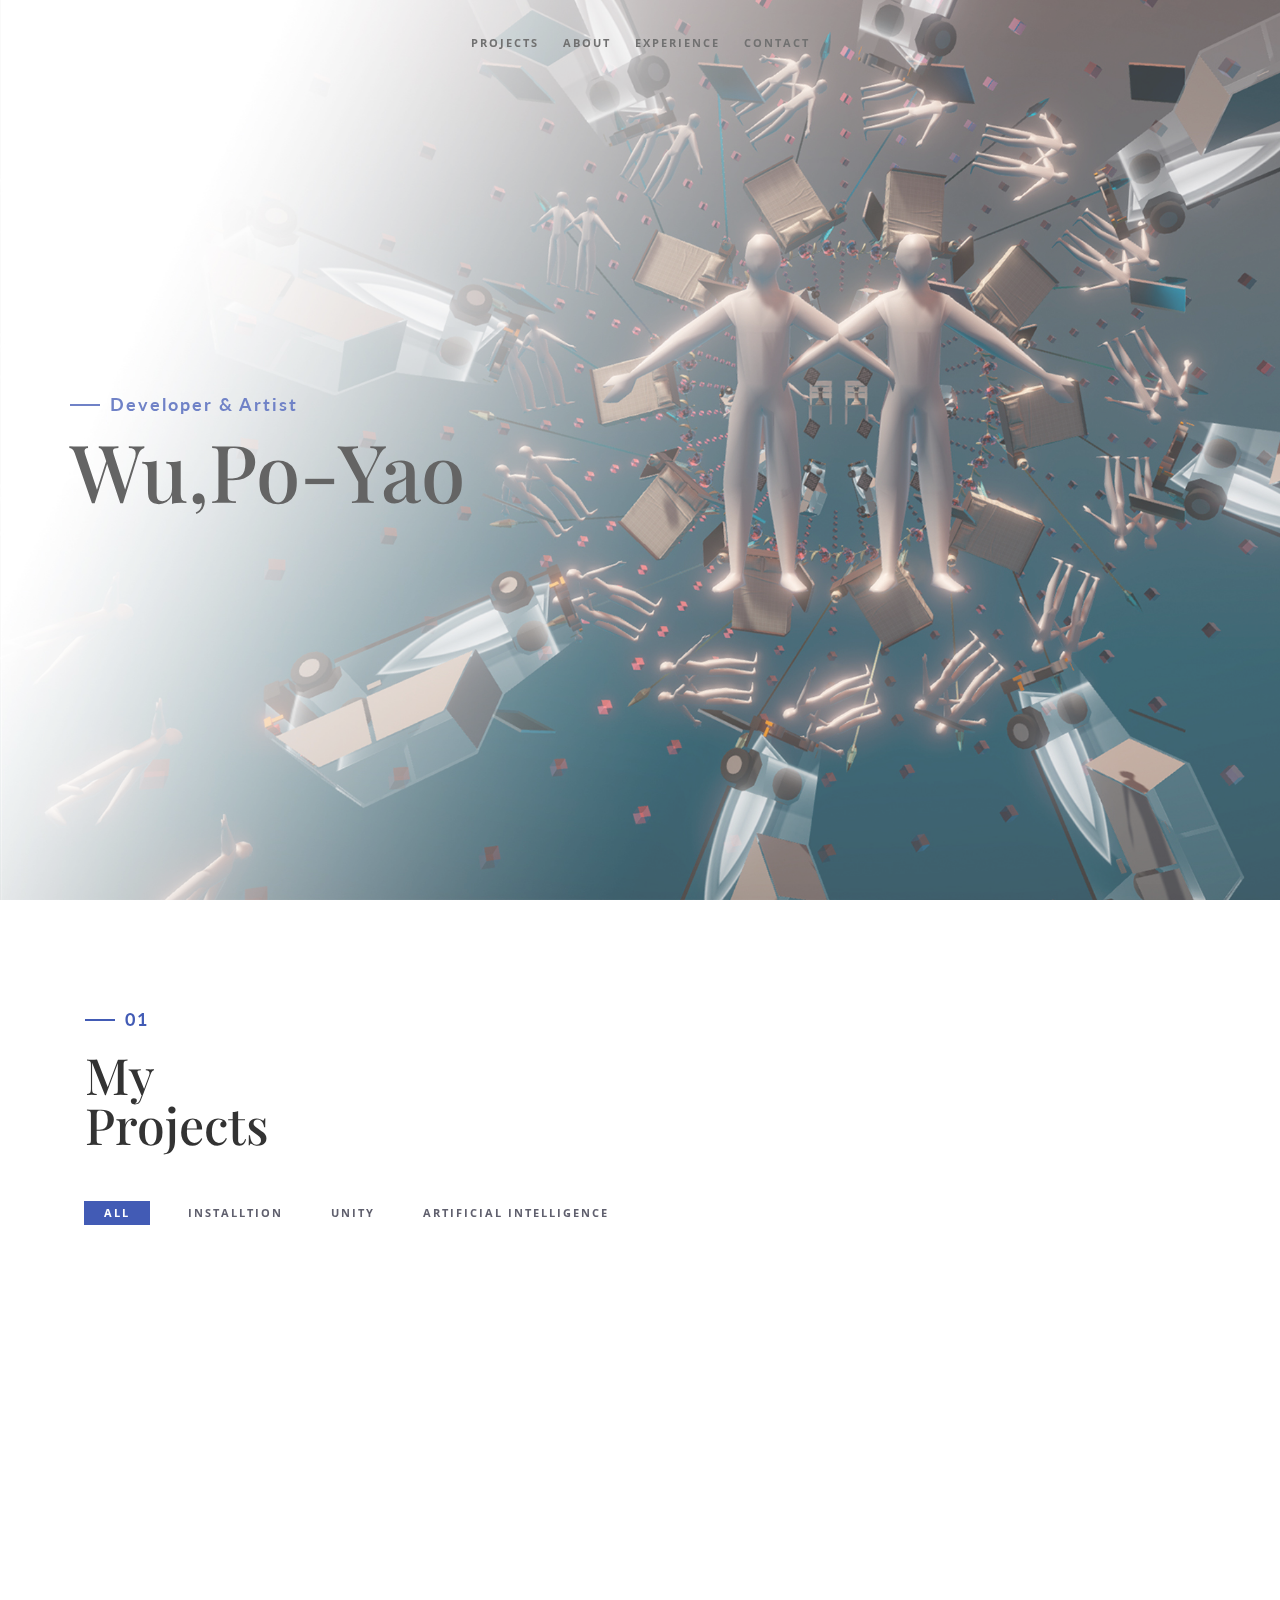
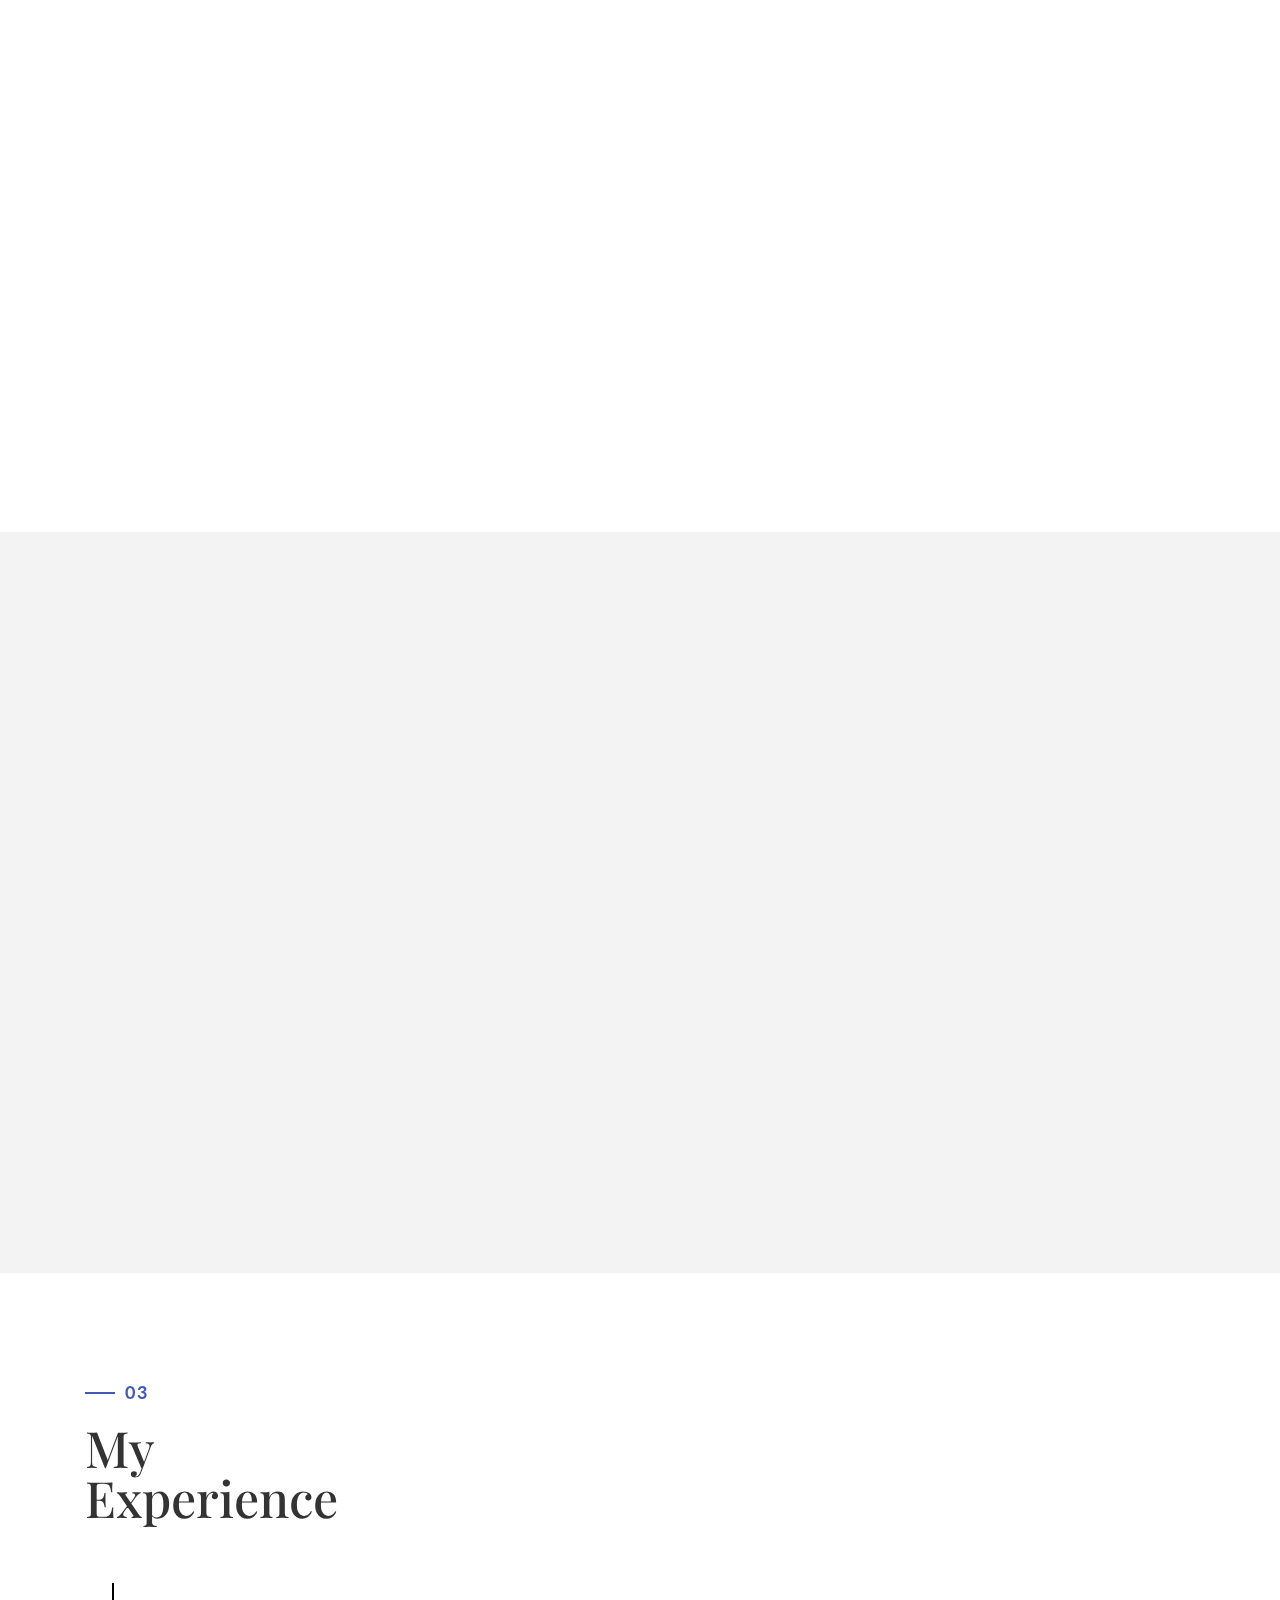
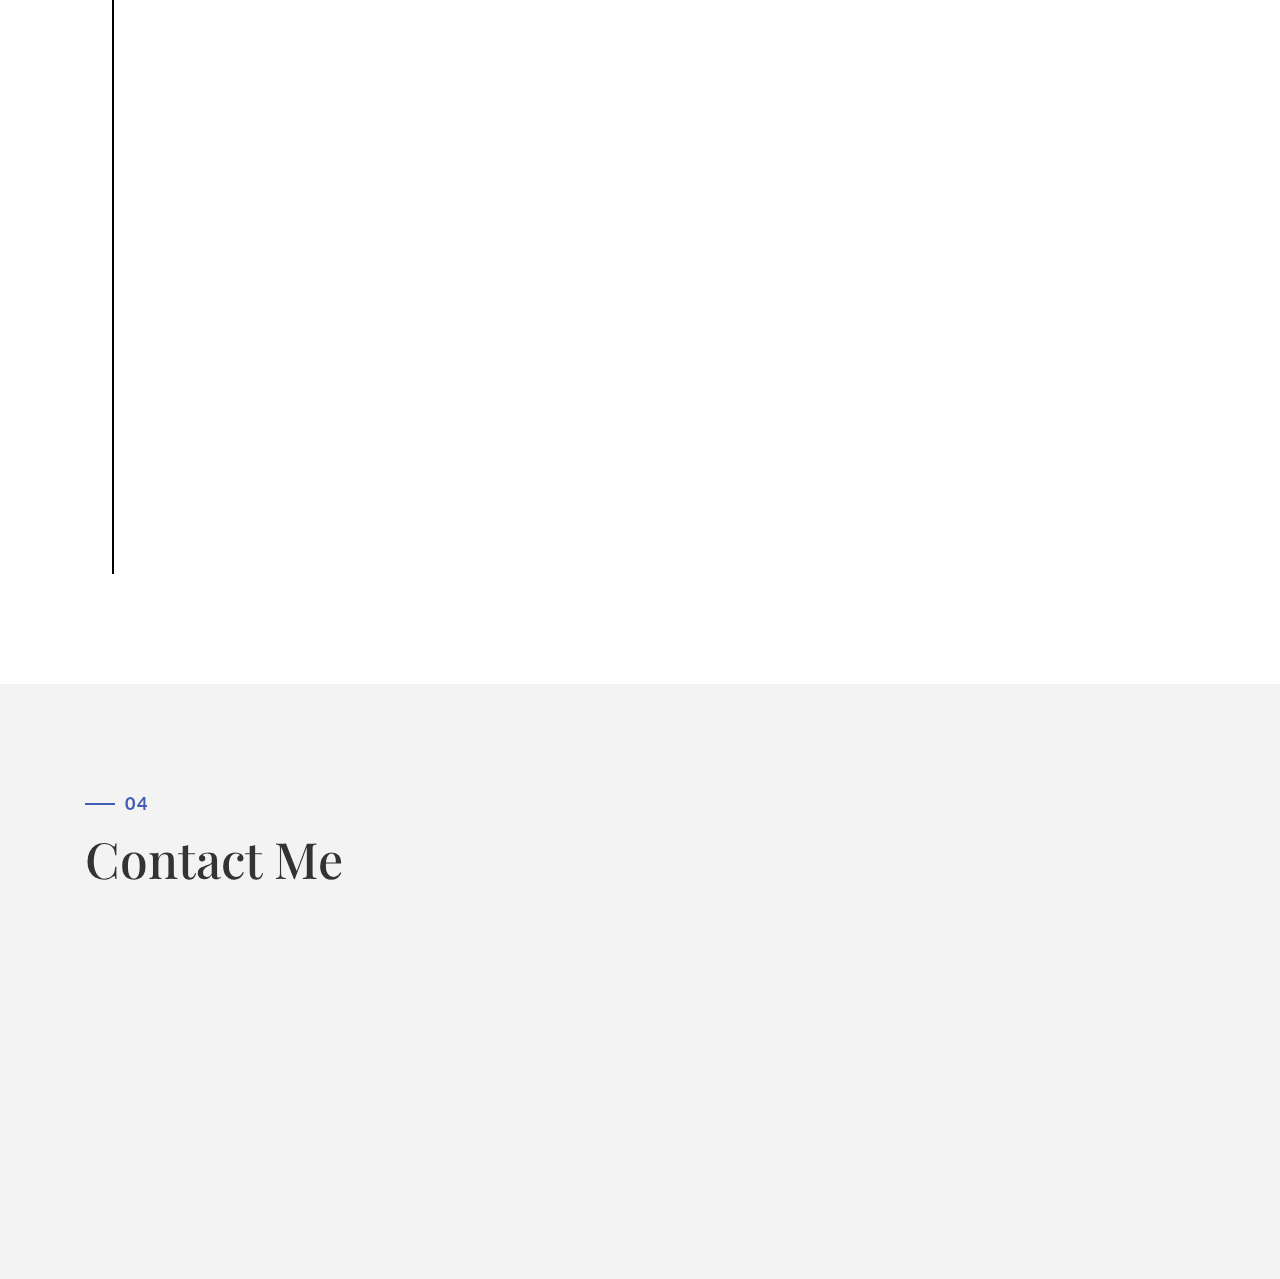
==== index.html @ f264cb95 ":)" ====
<!DOCTYPE html>
<html lang="en">

<head>
    <meta charset="utf-8">
    <meta http-equiv="X-UA-Compatible" content="IE=edge">
    <meta name="viewport" content="width=device-width, initial-scale=1">
    <title>wupoyao</title>
    <link rel="icon" href="img/favicon.ico" type="image/x-icon">
    <!-- Bootstrap -->
    <link href="css/bootstrap.min.css" rel="stylesheet">
    <link href="ionicons/css/ionicons.min.css" rel="stylesheet">
    <link href="css/animate.min.css" rel="stylesheet">
    <link href="css/aos.css" rel="stylesheet">
    <!-- main style -->
    <link href="css/style.css" rel="stylesheet">
    <!-- HTML5 shim and Respond.js for IE8 support of HTML5 elements and media queries -->
    <!-- WARNING: Respond.js doesn't work if you view the page via file:// -->
    <!--[if lt IE 9]>
      <script src="https://oss.maxcdn.com/html5shiv/3.7.3/html5shiv.min.js"></script>
      <script src="https://oss.maxcdn.com/respond/1.4.2/respond.min.js"></script>
    <![endif]-->
</head>

<body>

    <!-- Preloader-->
    <div id="preloader">
        <div id="status">

            <div class="preloader" aria-busy="true" aria-label="Loading, please wait." role="progressbar">
            </div>

        </div>
    </div> 
    <!-- ./Preloader -->
    
    <!-- header -->
    <header class="navbar-fixed-top">
        <nav>
            <ul>
                <li><a href="#about">projects</a></li>
                <li><a href="#experience">about</a></li>
                <li><a href="#projects">experience</a></li>
                <li><a href="#contact">contact</a></li>
            </ul>
        </nav>
    </header>
    <!-- ./header -->
    
    <!-- home -->
    <div class="section" id="home" data-stellar-background-ratio="0.5">
        <div class="container">
            <div class="disply-table">
                <div class="table-cell" data-aos="fade-up" data-aos-delay="0">
                    <h4>Developer & Artist</h4>
                    <h1>Wu,Po-Yao</h1> 
                </div>
            </div>
        </div>
    </div>
    <!-- ./home -->
    
    <!-- about -->
    <div class="section" id="about">
        <div class="container">
            <div class="col-md-12">
                <h4>01</h4>
                <h1 class="size-50">My <br /> Projects</h1> 
            </div>
            <!-- main container -->
            <div class="main-container portfolio-inner clearfix">
                <!-- portfolio div -->
                <div class="portfolio-div">
                    <div class="portfolio">
                        <!-- portfolio_filter -->
                        <div class="categories-grid wow fadeInLeft">
                            <nav class="categories">
                                <ul class="portfolio_filter">
                                    <li><a href="" class="active" data-filter="*">All</a></li>
                                    <li><a href="" data-filter=".install">Installtion</a></li>
                                    <li><a href="" data-filter=".unity">Unity</a></li>
                                    <li><a href="" data-filter=".ai">Artificial Intelligence</a></li>
                                <!--
                                    <li><a href="" data-filter=".graphics">Graphics</a></li>
                                    <li><a href="" data-filter=".ads">Advertising</a></li>
                                    <li><a href="" data-filter=".fashion">Fashion</a></li>
                                -->
                                </ul>
                            </nav>
                        </div>
                        <!-- portfolio_filter -->
                        
                        <!-- portfolio_container -->
                        <div class="no-padding portfolio_container clearfix" data-aos="fade-up">

                        <!-- Add id=demo## at custom.js-->
                        <!-- Add href=D## at style.js-->
                            <!-- single work -->
                            <div class="col-md-4 col-sm-6 install">
                                <a id="demo01" href="#D01" class="portfolio_item"> <img src="img/portfolio/01.jpg" alt="image" class="img-responsive" />
                                    <div class="portfolio_item_hover">
                                        <div class="portfolio-border clearfix">
                                            <div class="item_info"> <span>Lapse</span> <em>Installation</em> </div>
                                        </div>
                                    </div>
                                </a>
                            </div>
                            <!-- end single work -->
                            
                            <!-- single work -->
                            <div class="col-md-4 col-sm-6 ai">
                                <a id="demo02" href="#D02" class="portfolio_item"> <img src="img/portfolio/02.jpg" alt="image" class="img-responsive" />
                                    <div class="portfolio_item_hover">
                                        <div class="portfolio-border clearfix">
                                            <div class="item_info"> <span>The Beauty of Representations of Convolutional Neural Network</span> <em>Artificial Intelligence</em> </div>
                                        </div>
                                    </div>
                                </a>
                            </div>
                            <!-- end single work -->
                            
                            <!-- single work -->
                            <div class="col-md-4 col-sm-6 install">
                                <a id="demo03" href="#D03" class="portfolio_item"> <img src="img/portfolio/03.jpg" alt="image" class="img-responsive" />
                                    <div class="portfolio_item_hover">
                                        <div class="portfolio-border clearfix">
                                                <div class="item_info"> <span>DearDiary Series</span> <em>Installation</em> </div>
                                        </div>
                                    </div>
                                </a>
                            </div>
                            <!-- end single work -->
                            
                            <!-- single work -->
                            <div class="col-md-4 col-sm-6 unity">
                                <a id="demo04" href="#D04" class="portfolio_item"> <img src="img/portfolio/04.jpg" alt="image" class="img-responsive" />
                                    <div class="portfolio_item_hover">
                                        <div class="portfolio-border clearfix">
                                                <div class="item_info"> <span>So that I can Forget You</span> <em>Unity Audio Visualizer</em> </div>
                                        </div>
                                    </div>
                                </a>
                            </div>
                            <!-- end single work -->
                            
                            <!-- single work -->
                            <div class="col-md-4 col-sm-6 unity">
                                <a id="demo05" href="#D05" class="portfolio_item"> <img src="img/portfolio/05.jpg" alt="image" class="img-responsive" />
                                    <div class="portfolio_item_hover">
                                        <div class="portfolio-border clearfix">
                                            <div class="item_info"> <span>Shih Kung Yao Ying</span> <em>Unity Interactive Ｗork</em> </div>
                                        </div>
                                    </div>
                                </a>
                            </div>
                            <!-- end single work -->
                            
                            <!-- single work -->
                            <div class="col-md-4 col-sm-6 unity">
                                <a id="demo06" href="#D06" class="portfolio_item"> <img src="img/portfolio/06.jpg" alt="image" class="img-responsive" />
                                    <div class="portfolio_item_hover">
                                        <div class="portfolio-border clearfix">
                                            <div class="item_info"> <span>Box Adventure</span> <em>Unity Game</em> </div>
                                        </div>
                                    </div>
                                </a>
                            </div>
                            <!-- end single work -->
                        </div>
                        <!-- end portfolio_container -->
                    </div>
                    <!-- portfolio -->
                </div>
                <!-- end portfolio div -->
            </div>
            <!-- end main container -->
        </div>
    </div>
    <!-- ./about -->
    
    <!-- experience  -->
    <div class="section" id="experience">
        <div class="container">
            <div class="col-md-6" data-aos="fade-up">
                <h4>02</h4>
                <h1 class="size-50">Know <br /> About me</h1>
                <div class="h-50"></div>
                <p>Wu Po Yao, born in Taipei, Taiwan, graduated from the Department of Computer Science of National Tsing Hua University. 
                    Holding the love of art, I'm now studying in Division of Art and Emerging Technology in National Tsing Hua University.</p>
                <p>In artworks creation, I love the elements related to "time" and try to keep memories in different ways, hoping using technology media to preserve the temperature of human nature.</p>
                
                <!--div class="h-50">
                    <i class="ion-ios-lightbulb"></i> &ensp;
                    <strong>Developer - Python / Unity-C# / Arduino / Processing / HTML</strong><br>
                    <i class="ion-ios-color-wand"></i> &ensp;
                    <strong>Artist - Painting Artwork / Design</strong>
                </div-->
                <div class="h-50"></div> <img src="img/1.gif" width="230" alt="" />
                <div class="h-50"></div>
            </div>

            <div class="col-md-6 about-img-div">
                <div class="about-border" data-aos="fade-up" data-aos-delay=".5"></div>
                <img src="img/about-img.jpg" width="400" class="img-responsive" alt="" align="right" data-aos="fade-right" data-aos-delay="0" />
            </div>
        </div>
    </div>
    <!-- ./experience -->
    
    <!-- projects -->
    <div class="section" id="projects">
        <div class="container">
            <div class="col-md-12">
                <h4>03</h4>
                <h1 class="size-50">My <br /> Experience</h1>
                <div class="h-50"></div>
            </div>
            <div class="col-md-12">
                <ul class="timeline">
                    <li class="timeline-event" data-aos="fade-up">
                        <label class="timeline-event-icon"></label>
                        <div class="timeline-event-copy">
                            <p class="timeline-event-thumbnail">July 2018 - Present</p>
                            <h3>National Tsing Hua University</h3>
                            <h4>Master's Degree - Art and Emerging Technology</h4>
                            <p><strong>Tsing Hua Effects 2019 – IoT Technology and Art Festivalm</strong>
                                <br>Primary Attribute to the Project : Shih Kung Yao Ying</p>
                                <p><strong>Tsing Hua Effects 2018 – IoT Technology and Art Festivalm</strong>
                                    <br>Primary Attribute to the Project : Mushroom Dialogues</p>
                        </div>
                    </li>
                    <li class="timeline-event" data-aos="fade-up" data-aos-delay=".2">
                        <label class="timeline-event-icon"></label>
                        <div class="timeline-event-copy">
                            <p class="timeline-event-thumbnail">September 2014 - June 2018</p>
                            <h3>National Tsing Hua University</h3>
                            <h4>Bachelor's Degree - Computer Science</h4>
                            <p><strong>National Hsing Hua University - Dr.I-Chi Mei Memorial Medal</strong></strong></p>
                        </div>
                    </li>
                <!--
                    <li class="timeline-event" data-aos="fade-up" data-aos-delay=".4">
                        <label class="timeline-event-icon"></label>
                        <div class="timeline-event-copy">
                            <p class="timeline-event-thumbnail">April 2014</p>
                            <h3>konplan gmbh</h3>
                            <h4>IT-Consultant</h4>
                            <p><strong>Systemarchitektur, Consulting</strong>
                                <br>Konzeption und Modellierung von Systemen und APIs für Digital Publishing und Entitlement nach SOA</p>
                        </div>
                    </li>
                --> 
                </ul>
            </div>
        </div>
    </div>
    <!-- ./projects -->
    
    <!-- contact -->
    <div class="section" id="contact">
        <div class="container">
            <div class="col-md-12">
                <h4>04</h4>
                <h1 class="size-50">Contact  Me</h1>
                <div class="h-50"></div>
            </div>
            <div class="col-md-4" data-aos="fade-up">

                <h3>Email</h3>
                <p>r3a2t10@gmail.com</p>

                <h3>Social Network</h3>
                <ul class="social">
                    <li><a href="https://www.facebook.com/profile.php?id=100001403635900" target="_blank"><i class="ion-social-facebook"></i></a></li>
                    <li><a href="https://www.instagram.com/poyaowu/" target="_blank"><i class="ion-social-instagram"></i></a></li>
                </ul>
                <div class="clearfix"></div>
                <div class="h-50"></div>
            </div>
        </div>
    </div>
    <!-- ./contact -->

    <!--DEMO 01-->
    <div id="D01" class="popup-modal">
        <!--THIS IS IMPORTANT! to close the modal, the class name has to match the name given on the ID -->
        <div id="btn-close-modal" class="close-D01 close-popup-modal"> <i class="ion-close-round"></i> </div>
        <div class="clearfix"></div>
        <div class="modal-content">
            <div class="container">
                <div class="portfolio-padding">
                    <div class="col-md-8 col-md-offset-2">
                        <h2>LAPSE</h2>
                        <h4>Installation / RaspberryPi / V-plotter</h4>
                        <h5>2019-Present <strong>by</strong> Wu,Po-Yao / Huang,Hao-Ming</h5>
                        <div class="h-50"></div>

                        <br /> <img src="img/portfolio/01/1.jpg" alt="" class="img-responsive" />
                        <br /><iframe width=100% height="400" src="https://www.youtube-nocookie.com/embed/PcsTIsPPtc4" frameborder="0" 
                        allow="accelerometer; autoplay; encrypted-media; gyroscope; picture-in-picture" allowfullscreen></iframe>
                        <br />

                        <br /><p>
                            「逝訊」為一新媒體互動作品，表現訊息因個體之間傳遞所產生的失真現象。
                            我們架設了兩組軟硬體相同的裝置，以樹莓派搭載相機與V型繪圖儀來模擬人類的視覺接收能力及比劃手勢的表達能力。
                            讓兩組裝置得以獨立接收與傳遞訊息。觀者進入場域並面對其中一台裝置比劃光軌，此裝置將用相機紀錄光軌內容並進行理解，
                            將連續的光軌跡做數位轉換，並用繪圖儀來比劃光軌，再現訊息內容，傳遞給對面的裝置。
                            而另一台裝置將用同樣地方式接收與傳遞訊息。此流程會形成迴圈，往返不盡地將光軌資訊傳遞下去。
                            除了裝置的溝通機制，我們也關心資訊在往返過程中產生的流失。藉由提取裝置傳輸的訊息，
                            讓觀者得已體認到訊息於時空中累積後所產生的變化與失真。
                        </p>

                        <br /> <img src="img/portfolio/01/2.jpg" alt="" class="img-responsive" />
                        <br /><p>
                            「逝訊」，是兩組硬軟體相仿的獨立裝置。裝置用相機接收對方的光軌跡，再將接收到的軌跡做數位轉換後，
                            使用V型繪圖儀再現。此溝通方式將形成迴圈，無限往復地將光軌訊息傳遞下去。
                            觀者除了能在沈浸空間觀賞光球的動態美感，也能觀看到光軌在接與收的過程中逐漸變形，
                            體認資訊因傳遞產生的失真現象。
                        </p>

                        <br /> <img src="img/portfolio/01/3.jpg" alt="" class="img-responsive" />
                        <br /><p>
                            裝置主體是以樹莓派搭載相機與V型繪圖儀來模擬人類的視覺接收能力及比劃手勢的表達能力。
                            裝置以樹莓派作為主控端，控制相機與V型繪圖儀。訊息經過相機接收後給主控程式解析，解析完畢後，
                            主控將透過繪圖儀把運算結果再現，傳遞給對面的裝置做接收。
                        </p>

                        <br /> <img src="img/portfolio/01/4.jpg" alt="" class="img-responsive" />
                        <br /><p>
                            我們以「光」作為資訊傳達的媒介，讓V型繪圖儀牽引著燈泡在空間中移動。在裝置的設計與線材的處理上，
                            我們將通用於V型繪圖儀的橡膠皮帶置換為捲揚式的線材卷軸，並用漆包線作為線材。
                            讓球體在被線拉動的同時，也能透過線的導電以控制光球的明暗。
                            而此線更能在幽暗的環境下達到近乎完全透明的視覺效果，達到光球在場域中漂浮的夢幻感。
                        </p>

                        <br /> <img src="img/portfolio/01/5.jpg" alt="" class="img-responsive" />
                        <br /><p>
                            從左至右依序是裝置接收到的光軌訊息以及Gcode編碼。經過兩台裝置來回數次的傳輸後，
                            我們可以看見資訊的流逝。整體曲線開始扭曲變形，而在細節上更多了抖動的雜訊。
                            體現資訊因傳遞造成失真的現象。
                        </p>
                        
                        <div class="h-50"></div>
                    </div>
                </div>
            </div>
        </div>
    </div>
    <!--end of DEMO-->

    <!--DEMO 02-->
    <div id="D02" class="popup-modal">
        <div id="btn-close-modal" class="close-D02 close-popup-modal"> <i class="ion-close-round"></i> </div>
        <div class="clearfix"></div>
        <div class="modal-content">
            <div class="container">
                <div class="portfolio-padding">
                    <div class="col-md-8 col-md-offset-2">
                        <h2>The Beauty of Representations of Convolutional Neural Network</h2>
                        <h4>Artificial Intelligence</h4>
                        <h5>2019-Present <strong>by</strong> Wu,Po-Yao / Lu,Chen-Hua</h5>
                        <div class="h-50"></div>

                        <br /> <img src="img/portfolio/02/1.jpg" alt="" class="img-responsive" />
                        <br /><p>
                            The recent advance in Artificial Intelligence (AI) did not only make significant success in science and engineering, 
                            but also brought a new wave to art fields. Unlike most AI driven or inspired artworks are presented in the digital forms, 
                            our work is a set of installation art pieces, named "The Beauty of Representations of Convolutional Neural Network", 
                            which reveals the algorithmic structure of Convolutional Neural Networks (CNNs), an image recognition model that pioneers modern AI systems.
                        </p>  

                        <br /> <img src="img/portfolio/02/2.png" alt="" class="img-responsive" />
                        <br /><p>
                            The architectural design of CNN is trying to simulate the functions of neurons in the biological visual systems. 
                            Although no one knows exactly how the human brain works, 
                            the success of CNN indicates that such AI model captures the essences of how perception might be formed: deep layers and connections. 
                            Nevertheless, besides few experts, the architecture of CNN remains a black box to most people. 
                            As the CNN simulates the physical human brain in the cyberspace, our work brings the CNN model back to the physical world, 
                            and presents its architectural beauty in an analog form.
                        </p>

                        <br /> <img src="img/portfolio/02/3.png" alt="" class="img-responsive" />
                        <br /><p>
                            The reification of intelligence for the CNN model is carried out through the process of object recognition. 
                            Unlike the common CNN, which takes images and outputs categorized labels, 
                            our model appends a generative network that produces a human understandable symbol, 
                            the corresponding Chinese pictogram for the object in the input image. 
                            Such modification serves two purposes. First, it is a more intuitive way to comprehend the object recognition process, 
                            because an analogue symbol is more human understandable than a digital label. 
                            Second, the appearance of characters usually symbolizes the intellectual evolution that distinguishes human beings and other animals. 
                            The end-to-end transformation from images to characters represents not only the object recognition process run in CNN, 
                            but also a big step in the evolution of civilizations for human beings.
                        </p>

                        <br /> <img src="img/portfolio/02/4.png" alt="" class="img-responsive" />
                        <div class="h-50"></div> 
                    </div>
                </div>
            </div>
        </div>
    </div>
    <!--end of DEMO-->

    <!--DEMO 03-->
    <div id="D03" class="popup-modal">
        <div id="btn-close-modal" class="close-D03 close-popup-modal"> <i class="ion-close-round"></i> </div>
        <div class="clearfix"></div>
        <div class="modal-content">
            <div class="container">
                <div class="portfolio-padding">
                    <div class="col-md-8 col-md-offset-2">
                        <h2>DearDiary Series</h2>
                        <h4>Installation</h4>
                        <h5>2018-Present <strong>by</strong> Wu,Po-Yao</h5>
                        <div class="h-50"></div>
                        <br /> <img src="img/portfolio/03/1.jpg" alt="" class="img-responsive" />
                        <br /><p>
                        People used to record their life experiences by writing diaries. 
                        However, what will a space keep its own memories if it has the ability to write a diary? 
                        So, I made the project "DearDiary"  to observe the sensational information recorded by the space.
                        </p>
                        <br /> <img src="img/portfolio/03/2.jpg" alt="" class="img-responsive" />
                        <br /><p>
                        I installed a writing machine, equipped with a camera as the sensory receptor of the space. 
                        Through the technology of object detection, this machine can receive and analyze the spatial data and then transfer the data into symbolic icons. 
                        Then the writing machine will start writing these icons on the paper as if the space is writing its own diary. 
                        </p>
                        <br /> <img src="img/portfolio/03/3.jpg" alt="" class="img-responsive" />
                        <br /><p>
                        People can read the diary written by the space and imagine what happens to it during a day. 
                        I hope this work can inspire people to learn objects and the environment in an anthropomorphic way. 
                        </p>
                        <br /> <img src="img/portfolio/03/4.jpg" alt="" class="img-responsive" />
                        <br /><p>
                         New version will be coming soon !! :)
                        </p>
                        <div class="h-50"></div>
                    </div>
                </div>
            </div>
        </div>
    </div>
    <!--end of DEMO-->

    <!--DEMO 04-->
    <div id="D04" class="popup-modal">
        <div id="btn-close-modal" class="close-D04 close-popup-modal"> <i class="ion-close-round"></i> </div>
        <div class="clearfix"></div>
        <div class="modal-content">
            <div class="container">
                <div class="portfolio-padding">
                    <div class="col-md-8 col-md-offset-2">
                        <h2>So that I can Forget You</h2>
                        <h4>Unity / C# / VR / Audio Visualizer</h4>
                        <h5>2018 <strong>by</strong> Wu,Po-Yao</h5>
                        <div class="h-50"></div>
                        <iframe width=100% height="400" src="https://www.youtube-nocookie.com/embed/bW2HTsfu4N8" frameborder="0" allow="accelerometer; autoplay; encrypted-media; gyroscope; picture-in-picture" allowfullscreen></iframe>
                        <br />
                        <br /><p>
                        This project is an audio visualizer in VR form, presenting my favorite song “So That I Can Forget You” made by Astro Bunny. 
                        I get the spectrum and the beat of the music, making the objects in the VR scene moving and rotating. 
                        The objects in the VR scene are related to the lyrics, making the audience more immersed in the music and the VR 360 scene. 
                        I hope this work can present the beauty of the music in VR form.
                        </p>
                        <br /> <img src="img/portfolio/04/SoThatICanForgetYou.jpg" alt="" class="img-responsive" />
                        <br /><p>Audio By Astro Bunny - <a href="https://youtu.be/n-hy9MswmcA">https://youtu.be/n-hy9MswmcA</a>
                        </p>
                        <div class="h-50"></div>
                     </div>
                </div>
            </div>
        </div>
    </div>
    <!--end of DEMO-->

    <!--DEMO 05-->
    <div id="D05" class="popup-modal">
        <div id="btn-close-modal" class="close-D05 close-popup-modal"> <i class="ion-close-round"></i> </div>
        <div class="clearfix"></div>
        <div class="modal-content">
            <div class="container">
                <div class="portfolio-padding">
                    <div class="col-md-8 col-md-offset-2">
                        <h2>Shih Kung Yao Ying</h2>
                        <h4>Unity / C# / Interactive</h4>
                        <h5>2019 <strong>by</strong> Wu,Po-Yao</h5>
                        <div class="h-50"></div>
                        <img src="img/portfolio/05/scene.jpg" alt="" class="img-responsive" />
                        <br /><p>
                        我們於旺宏館穿堂空間，締造一個跨越「時間」與「空間」的拍照互動牆。
                        牆面播放與清華有關的「懷古歷史人物」與「不同時節景觀」照片，
                        讓大家藉由影像後製融入場景，並與場景中的物件互動。讓大家可以透過科技的力量，
                        跨越時空限制，躍入舊照片的世界裡。而最後參與者可以將影像拍照，照片將會上傳雲端並儲存，
                        並透過掃描 QR code取得圖片檔案，以供同學與校友們留念。
                        </p>
                        <br /> <img src="img/portfolio/05/allscene.jpg" alt="" class="img-responsive" />
                        <br /><p>印象清華2019 - <a href="https://techart.nthu.edu.tw/THE2019/">https://techart.nthu.edu.tw/THE2019/</a>
                        </p>
                        <div class="h-50"></div>
                    </div>
                </div>
            </div>
        </div>
    </div>
    <!--end of DEMO-->

    <!--DEMO 06-->
    <div id="D06" class="popup-modal">
        <div id="btn-close-modal" class="close-D06 close-popup-modal"> <i class="ion-close-round"></i> </div>
        <div class="clearfix"></div>
        <div class="modal-content">
            <div class="container">
                <div class="portfolio-padding">
                    <div class="col-md-8 col-md-offset-2">
                        <h2>Box Adventure</h2>
                        <h4>Unity / C# / Game Application</h4>
                        <h5>2019 <strong>by</strong> Wu,Po-Yao / Yang,Tsung-Che / Chiu,Ssu-Teng</h5>
                        <div class="h-50"></div>
                        
                        <iframe width=100% height="400" src="https://www.youtube-nocookie.com/embed/8PqcZAMmPzc" frameborder="0" 
                        allow="accelerometer; autoplay; encrypted-media; gyroscope; picture-in-picture" allowfullscreen></iframe>
                        <br />
                        <br /><p>
                        <strong>鈊象電子-創意遊戲設計大賽-最佳視覺設計獎優等</strong>
                        </p>
                        <br /><p>
                        遊戲名稱：Box Adventure<br />
                        遊戲平台：Android裝置<br />
                        遊戲種類：3D連線動作手遊<br />
                        開發成員：國立清華大學 楊宗哲 邱思燈 吳柏瑤
                        </p>
                        <br /> <img src="img/portfolio/06/box_together.jpg" alt="" class="img-responsive" />
                        <br />[ 遊戲故事 Story  ]<br />
                        <br />
                        方塊們所居住的國度，是個一成不變的黑白世界，這裡的生活沒有色彩也沒有夢想。
                        方塊們做著重複乏味的事，待在重複乏味的空間中。有天有個懷有夢想的方塊，
                        發現一個神秘的未知地洞。雖然他不知道這個深淵會通往哪裡，但他知道這是唯一能逃出這絕望空間的辦法。
                        於是他鼓起勇氣往下一躍，開啟一場未知的奇幻旅途，準備拾回他應有的色彩與夢想。
                        </p>
                        <br /> <img src="img/portfolio/06/main.png" alt="" class="img-responsive" />
                        <div class="h-50"></div>
                    </div>
                </div>
            </div>
        </div>
    </div>
    <!--end of DEMO-->
    


    <!-- jQuery -->
    <script src="js/jquery.js"></script>
    <!--  plugins  -->
    <script src="js/bootstrap.min.js"></script>
    <script src="js/plugins.js"></script>
    <script src="js/aos.js"></script>
    <script src="js/jquery.form.js"></script>
    <script src="js/jquery.validate.min.js"></script>

    <!--  main script  -->
    <script src="js/custom.js"></script>
</body>

</html>
---- css/style.css ----
/*
* Resume template
* Created by : Ahmed Essa
* website : www.ahmedessa.net
*/


/* Table of Content
==================================================
	- Google fonts & font family -
	- typography -
	- General -
    - Preloader -
	- Header -
    - home section -
    - About section -
    - experience section -
    - projects section -
    - Contact section -
    - Responsive media queries -
*/


/* Google fonts & font family
==================================================*/

@import 'https://fonts.googleapis.com/css?family=Lato:100,100i,300,300i,400,400i,700,700i,900,900i|Open+Sans:300,300i,400,400i,600,600i,700,700i,800,800i|Playfair+Display:400,400i,700,700i,900,900i';

/*
font-family: 'Playfair Display', serif;
font-family: 'Lato', sans-serif;
font-family: 'Open Sans', sans-serif;
*/


/* typography
==================================================*/

h1 {
    font-family: 'Playfair Display', serif;
    font-size: 80px;
    line-height: 70px;
}

h4 {
    font-family: 'Lato', sans-serif;
    text-transform: capitalize;
    letter-spacing: 2px;
    position: relative;
    color: #425BB5;
    margin-left: 40px;
    font-weight: 700;
}

h4:before {
    position: absolute;
    width: 30px;
    left: -40px;
    content: "";
    display: block;
    height: 2px;
    background: #425BB5;
    top: 9px;
}

h5 {
    font-family: 'Lato', sans-serif;
    letter-spacing: 2px;
    position: relative;
    color: #444;
    margin-left: 0px;
    font-weight: 400;
}

p {
    font-family: 'Lato', sans-serif;
    letter-spacing: 1px;
    position: relative;
    color: #444;
    margin-left: 0px;
    font-weight: 400;
}




/* General
==================================================*/

body {
    font-family: 'Open Sans', sans-serif;
    font-size: 14px;
    line-height: 24px;
}

.size-50 {
    font-size: 50px;
    line-height: 50px
}

.h-50 {
    height: 50px;
}


/* preloader
==================================================*/

#preloader {
    position: fixed;
    top: 0;
    left: 0;
    right: 0;
    bottom: 0;
    background-color: #fff;
    z-index: 10000
}

#status,
.preloader {
    top: 50%;
    left: 50%;
    position: absolute
}

#status {
    width: 100px;
    height: 100px;
    background-repeat: no-repeat;
    background-position: center;
    margin: -50px 0 0 -50px
}

.preloader {
    height: 40px;
    width: 40px;
    margin-top: -20px;
    margin-left: -20px
}

.preloader:before {
    content: "";
    display: block;
    position: absolute;
    left: -1px;
    top: -1px;
    height: 100%;
    width: 100%;
    -webkit-animation: rotation 1s linear infinite;
    animation: rotation 1s linear infinite;
    border: 2px solid #425BB5;
    border-top: 2px solid transparent;
    border-radius: 100%
}

.preloader>.icon {
    position: absolute;
    top: 50%;
    left: 50%;
    height: 25px;
    width: 10.6px;
    margin-top: -12.5px;
    margin-left: -5.3px;
    -webkit-animation: wink 1s ease-in-out infinite alternate;
    animation: wink 1s ease-in-out infinite alternate
}

@media only screen and (min-width:768px) {
    .preloader {
        height: 60px;
        width: 60px;
        margin-top: -30px;
        margin-left: -30px
    }
    .preloader:before {
        left: -2px;
        top: -2px;
        border-width: 2px
    }
    .preloader>.icon {
        height: 37.5px;
        width: 15.9px;
        margin-top: -18.75px;
        margin-left: -7.95px
    }
}

@media only screen and (min-width:1200px) {
    .preloader {
        height: 60px;
        width: 60px;
        margin-top: -30px;
        margin-left: -30px
    }
    .preloader>.icon {
        height: 50px;
        width: 21.2px;
        margin-top: -25px;
        margin-left: -10.6px
    }
}

@-webkit-keyframes rotation {
    from {
        -webkit-transform: rotate(0);
        transform: rotate(0)
    }
    to {
        -webkit-transform: rotate(359deg);
        transform: rotate(359deg)
    }
}

@keyframes rotation {
    from {
        -webkit-transform: rotate(0);
        transform: rotate(0)
    }
    to {
        -webkit-transform: rotate(359deg);
        transform: rotate(359deg)
    }
}

@-webkit-keyframes wink {
    from {
        opacity: 0
    }
    to {
        opacity: 1
    }
}

@keyframes wink {
    from {
        opacity: 0
    }
    to {
        opacity: 1
    }
}


/* Header
==================================================*/

header {
    text-align: center;
    -webkit-transition: all .5s;
    transition: all .5s;
    height: 65px;
}

nav ul {
    display: inline-block;
    padding-left: 0;
    list-style: none;
    padding: 20px;
    margin-bottom: 0;
    -webkit-transition: all .5s;
    transition: all .5s;
}

nav li {
    display: inline-block;
    margin: 10px;
}

nav li a {
    text-transform: uppercase;
    letter-spacing: 2px;
    color: #444;
    font-size: 11px;
    font-weight: bold;
}

.bg-nav {
    background: #fff;
    border-bottom: 1px solid #f3f3f3
}

.bg-nav ul {
    padding: 10px;
}

a:focus {
    color: #444;
    text-decoration: none;
}

a:hover {
    color: #425BB5;
    text-decoration: none;
}

a.active {
    color: #425BB5;
}


/* home section
==================================================*/

#home {
    background: url(../img/home-bg.jpg);
    background-size: cover;
    height: 100vh;
}

.table-cell {
    display: table-cell;
    vertical-align: middle;
}

.disply-table {
    display: table;
    height: 100vh;
}


/* about section
==================================================*/

#about {
    padding: 100px 0;
}

.about-img-div img {
    margin: 0 auto;
}

.about-border {
    position: absolute;
    border: 10px solid #425BB5;
    width: 400px;
    height: 400px;
    top: 40px;
    left: 50px;
    z-index: 1
}

/* experience section
==================================================*/

#experience {
    padding: 100px 0;
    background: #f3f3f3
}

.experience-row {
    padding: 20px 0;
    border-bottom: 1px solid #ddd;
}

.experience-row h3 {
    font-family: 'Lato', sans-serif;
    text-transform: capitalize;
    letter-spacing: 2px;
    color: #425BB5;
    font-size: 16px;
    font-weight: bold
}

.experience-row p {
    color: #888;
    margin-top: 20px;
    font-size: 15px;
}

.experience-row .date {
    color: #000;
    font-size: 17px;
}

.timeline {
    padding-left: 0;
    list-style: none;
    position: relative;
}

.timeline:before {
    background-color: black;
    content: '';
    margin-left: -1px;
    position: absolute;
    top: 0;
    left: 2em;
    width: 2px;
    height: 100%;
}

.timeline-event {
    position: relative;
}

.timeline-event:hover .timeline-event-icon {
    -webkit-transform: rotate(-45deg);
    transform: rotate(-45deg);
    background-color: #425BB5;
}

.timeline-event:hover .timeline-event-thumbnail {
    box-shadow: inset 40em 0 0 0 #425BB5;
}

.timeline-event-copy {
    padding: 2em;
    position: relative;
    top: -1.875em;
    left: 4em;
    width: 100%;
}

.timeline-event-copy h3 {
    font-size: 1.75em;
}

.timeline-event-copy h4 {
    font-size: 1.2em;
    margin-bottom: 1.2em;
}

.timeline-event-copy strong {
    font-weight: 700;
}

.timeline-event-copy p:not(.timeline-event-thumbnail) {
    padding-bottom: 1.2em;
}

.timeline-event-icon {
    -webkit-transition: -webkit-transform 0.2s ease-in;
    transition: -webkit-transform 0.2s ease-in;
    transition: transform 0.2s ease-in;
    transition: transform 0.2s ease-in, -webkit-transform 0.2s ease-in;
    -webkit-transform: rotate(45deg);
    transform: rotate(45deg);
    background-color: #425BB5;
    outline: 10px solid #f3f3f3;
    display: block;
    margin: 0.5em 0.5em 0.5em -0.5em;
    position: absolute;
    top: 0;
    left: 2em;
    width: 1em;
    height: 1em;
}

.timeline-event-thumbnail {
    -moz-transition: box-shadow 0.5s ease-in 0.1s;
    -o-transition: box-shadow 0.5s ease-in 0.1s;
    -webkit-transition: box-shadow 0.5s ease-in;
    -webkit-transition-delay: 0.1s;
    -webkit-transition: box-shadow 0.5s ease-in 0.1s;
    transition: box-shadow 0.5s ease-in 0.1s;
    color: white;
    font-size: 12px;
    font-weight: bold;
    background-color: black;
    box-shadow: inset 0 0 0 0em #425BB5;
    display: inline-block;
    margin-bottom: 1.2em;
    padding: 0.25em 1em 0.2em 1em;
}


/* projects section
==================================================*/

#projects {
    padding: 100px 0;
}

.portfolio .categories-grid span {
    font-size: 30px;
    margin-bottom: 30px;
    display: inline-block;
}

.portfolio .categories-grid .categories ul li {
    list-style: none;
    margin: 20px 0;
}

.portfolio .categories-grid .categories ul li a {
    display: inline-block;
    color: #60606e;
    padding: 0 10px;
    margin: 0 14px;
    -webkit-transition: all .2s ease-in-out .2s;
    transition: all .2s ease-in-out .2s;
}

.portfolio .categories-grid .categories ul li a:hover,
.portfolio .categories-grid .categories ul li a:focus {
    text-decoration: none;
}

.portfolio .categories-grid .categories ul li a.active {
    background-color: #425BB5;
    padding: 0px 20px;
    color: white;
    text-decoration: none;
}

.portfolio_filter {
    padding-left: 0;
}

.portfolio_item {
    position: relative;
    overflow: hidden;
    display: block;
    margin-bottom: 30px;
}

.portfolio_item .portfolio_item_hover {
    position: absolute;
    top: 0px;
    left: 0px;
    height: 100%;
    width: 100%;
    background-color: rgba(66, 91, 181, 0.8);
    -webkit-transform: translateY(100%);
    transform: translateY(100%);
    opacity: 0;
    -webkit-transition: all .2s ease-in-out;
    transition: all .2s ease-in-out;
    color: #333;
}

.portfolio_item .portfolio_item_hover .item_info {
    text-align: center;
    position: absolute;
    top: 50%;
    left: 50%;
    -webkit-transform: translate(-50%, -50%);
    transform: translate(-50%, -50%);
    padding: 10px;
    width: 100%;
    font-weight: bold;
}

.portfolio_item .portfolio_item_hover .item_info span {
    display: block;
    color: #fff;
    font-size: 18px;
    -webkit-transform: translateY(-100px);
    transform: translateY(-100px);
    -webkit-transition: all .3s ease-in-out .3s;
    transition: all .3s ease-in-out .3s;
    opacity: 0;
}

.portfolio_item .portfolio_item_hover .item_info em {
    font-style: normal;
    display: inline-block;
    background-color: #425BB5;
    padding: 5px 20px;
    color: #fff;
    margin-top: 10px;
    -webkit-transform: translateY(100px);
    transform: translateY(100px);
    -webkit-transition: all .3s ease-in-out .3s;
    transition: all .3s ease-in-out .3s;
    opacity: 0;
    font-size: 10px;
    letter-spacing: 2px;
}

.portfolio_item:hover .portfolio_item_hover {
    opacity: 1;
    -webkit-transform: translateX(0);
    transform: translateX(0);
}

.portfolio_item:hover .item_info em,
.portfolio_item:hover .item_info span {
    opacity: 1;
    -webkit-transform: translateX(0);
    transform: translateX(0);
}

.portfolio .categories-grid .categories ul li {
    float: left;
}

.portfolio .categories-grid .categories ul li a {
    padding: 0 10px;
    -webkit-transition: all .2s ease-in-out .2s;
    transition: all .2s ease-in-out .2s;
}

.portfolio_filter {
    padding-left: 0;
    display: inline-block;
    margin: 0 auto;
    text-align: center;
}

.portfolio_item img {
    -webkit-filter: grayscale(0%);
    filter: grayscale(0%);
}

.portfolio-padding {
    padding: 50px 0;
}

.portfolio-inner {
    padding-bottom: 0 !important;
    padding-top: 55px;
}

.modal-content {
    box-shadow: 0 5px 15px rgba(0, 0, 0, 0);
    border: none;
}

.popup-modal {
    background: #fff;
}

.close-popup-modal {
    float: right;
    margin: 20px;
    font-size: 22px;
    opacity: 0;
    cursor: pointer;
    -webkit-transition: all .3s;
    transition: all .3s;
    -webkit-transition-delay: .6s;
    transition-delay: .6s;
    position: fixed;
    z-index: 100000;
    right: 14px;
}


/* Add Portfolio CSS*/
.D01-on .D02-on .D03-on .D04-on .D05-on .D06-on .D07-on .D08-on .D09-on .D10-on {
    opacity: 1;
}
.D11-on .D12-on .D13-on .D14-on .D15-on .D16-on .D17-on .D18-on .D19-on .D20-on {
    opacity: 1;
} 

.close-popup-modal {
    opacity: 1;
}

.modal-content h2 {
    font-family: 'Playfair Display', serif;
    font-size: 40px;
    line-height: 50px;
}


/* contact
==================================================*/

#contact {
    padding: 100px 0;
    background: #f3f3f3
}

#contact-form input,
#contact-form textarea {
    height: 50px;
    margin-bottom: 10px;
    border-radius: 0;
}

#contact-form label {
    display: block;
    margin-bottom: .2em;
    font-size: 13px;
    line-height: 13px;
    font-size: 1.3rem;
    line-height: 1.3rem;
    color: #000;
}

#contact-form label.error {
    margin-top: 10px;
    margin-bottom: 1em;
    font-size: 12px;
    line-height: 12px;
    font-size: 1.2rem;
    line-height: 1.2rem;
    color: #D33E43;
    margin-left: 10px
}

#contact-form input[type="text"].error,
#contact-form input[type="password"].error,
#contact-form input[type="date"].error,
#contact-form input[type="datetime"].error,
#contact-form input[type="datetime-local"].error,
#contact-form input[type="month"].error,
#contact-form input[type="week"].error,
#contact-form input[type="email"].error,
#contact-form input[type="number"].error,
#contact-form input[type="search"].error,
#contact-form input[type="tel"].error,
#contact-form input[type="time"].error,
#contact-form input[type="url"].error,
#contact-form textarea.error {
    border-color: #D33E43
}

textarea {
    resize: none;
}

fieldset {
    border: 0px;
    margin: 0;
    padding: 0
}

.required {
    color: #e9266d
}

#success,
#error {
    display: none
}

#success p,
#error p {
    display: block;
}

#success p {
    color: #425BB5;
    font-size: 15px;
    text-align: center;
    padding: 10px;
    border: 2px solid #425BB5;
    margin-top: 10px;
}

#error p {
    color: #D33E43;
    font-size: 15px;
    text-align: center;
    padding: 10px;
    border: 2px solid #D33E43;
    margin-top: 10px;
}

#submit {
    background-color: #425BB5;
    color: #fff;
    padding: 10px 40px;
    border-radius: 0;
    text-transform: uppercase;
    letter-spacing: 2px;
    font-weight: bold;
    width: 100%;
}

.social {
    padding-left: 0;
    list-style: none;
    margin-top: 20px;
}

.social li {
    float: left;
}

.social li a {
    color: #333;
    font-size: 35px;
    margin-right: 15px;
    transition: all .3s;
    -webkit-transition: all .3s;
}

.social li a:hover {
    color: #425BB5;
}


/* Responsive media queries
==================================================*/

@media (max-width: 991px) {
    .portfolio .categories-grid .categories ul li a {
        padding: 0 2px;
    }
}

@media (max-width: 768px) {
    .timeline-event-copy {
        width: 90%;
        left: 2em;
    }
}

@media (max-width: 500px) {
    h1 {
        font-family: 'Playfair Display', serif;
        font-size: 50px;
        line-height: 50px;
    }
    #home,
    .disply-table {
        height: 600px;
    }
    .about-border {
        width: 265px;
    }
    .portfolio .categories-grid .categories ul li {
        list-style: none;
        margin: 10px 0;
    }
}

@media (max-width: 420px) {
    nav li {
        margin: 6px;
    }
    nav li a {
        font-size: 10px;
    }
}
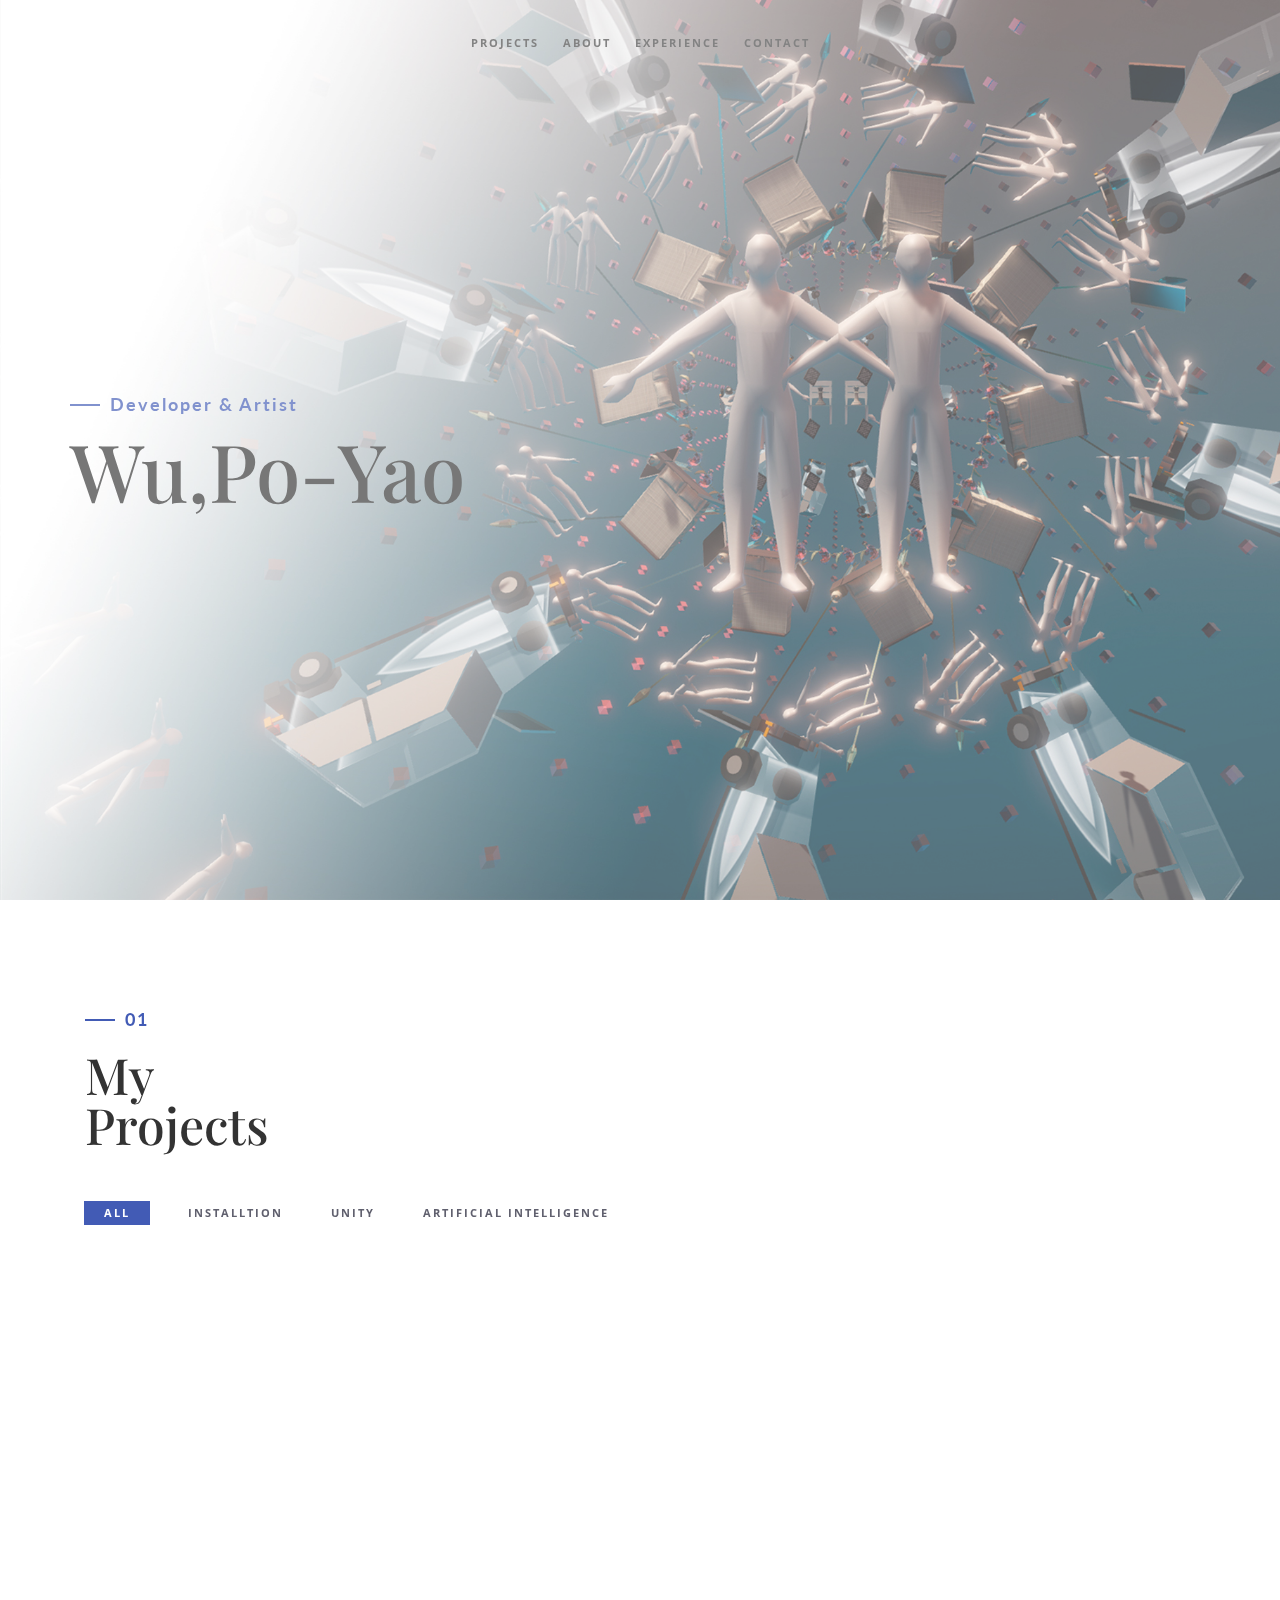
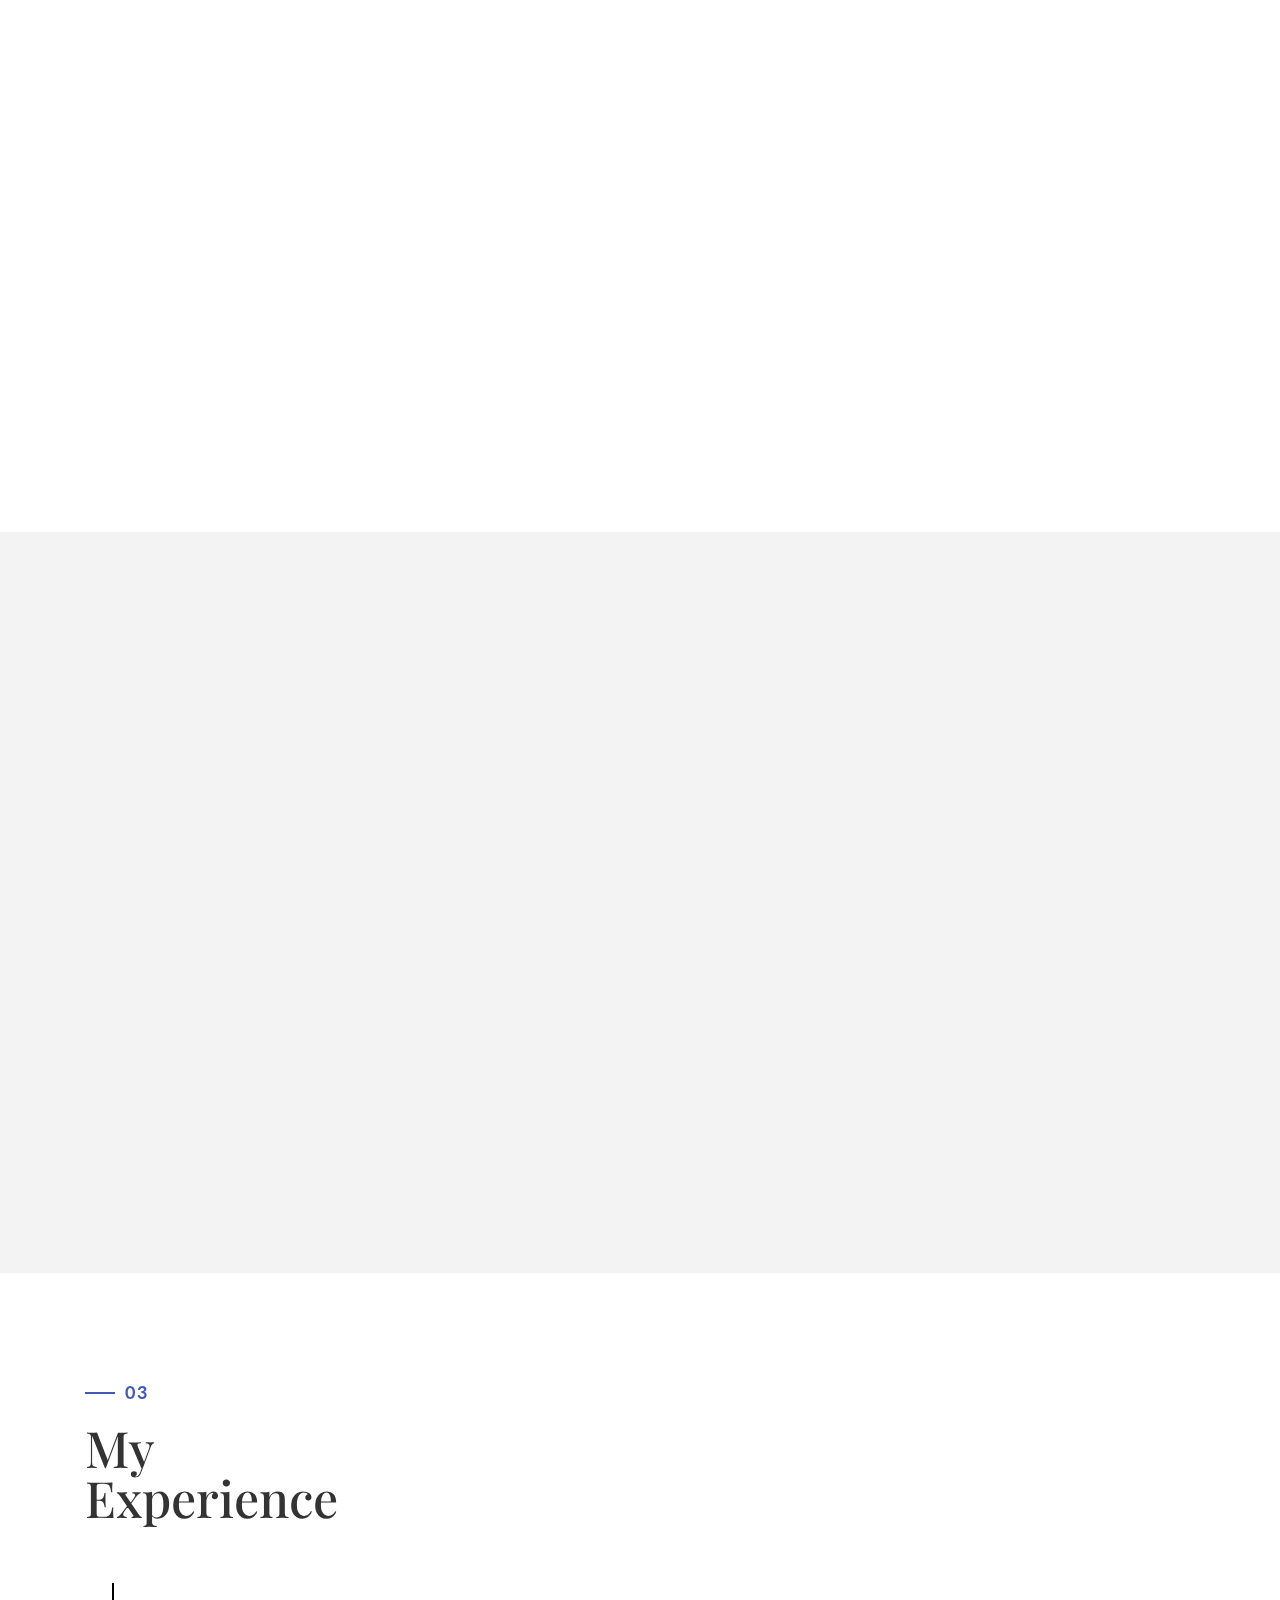
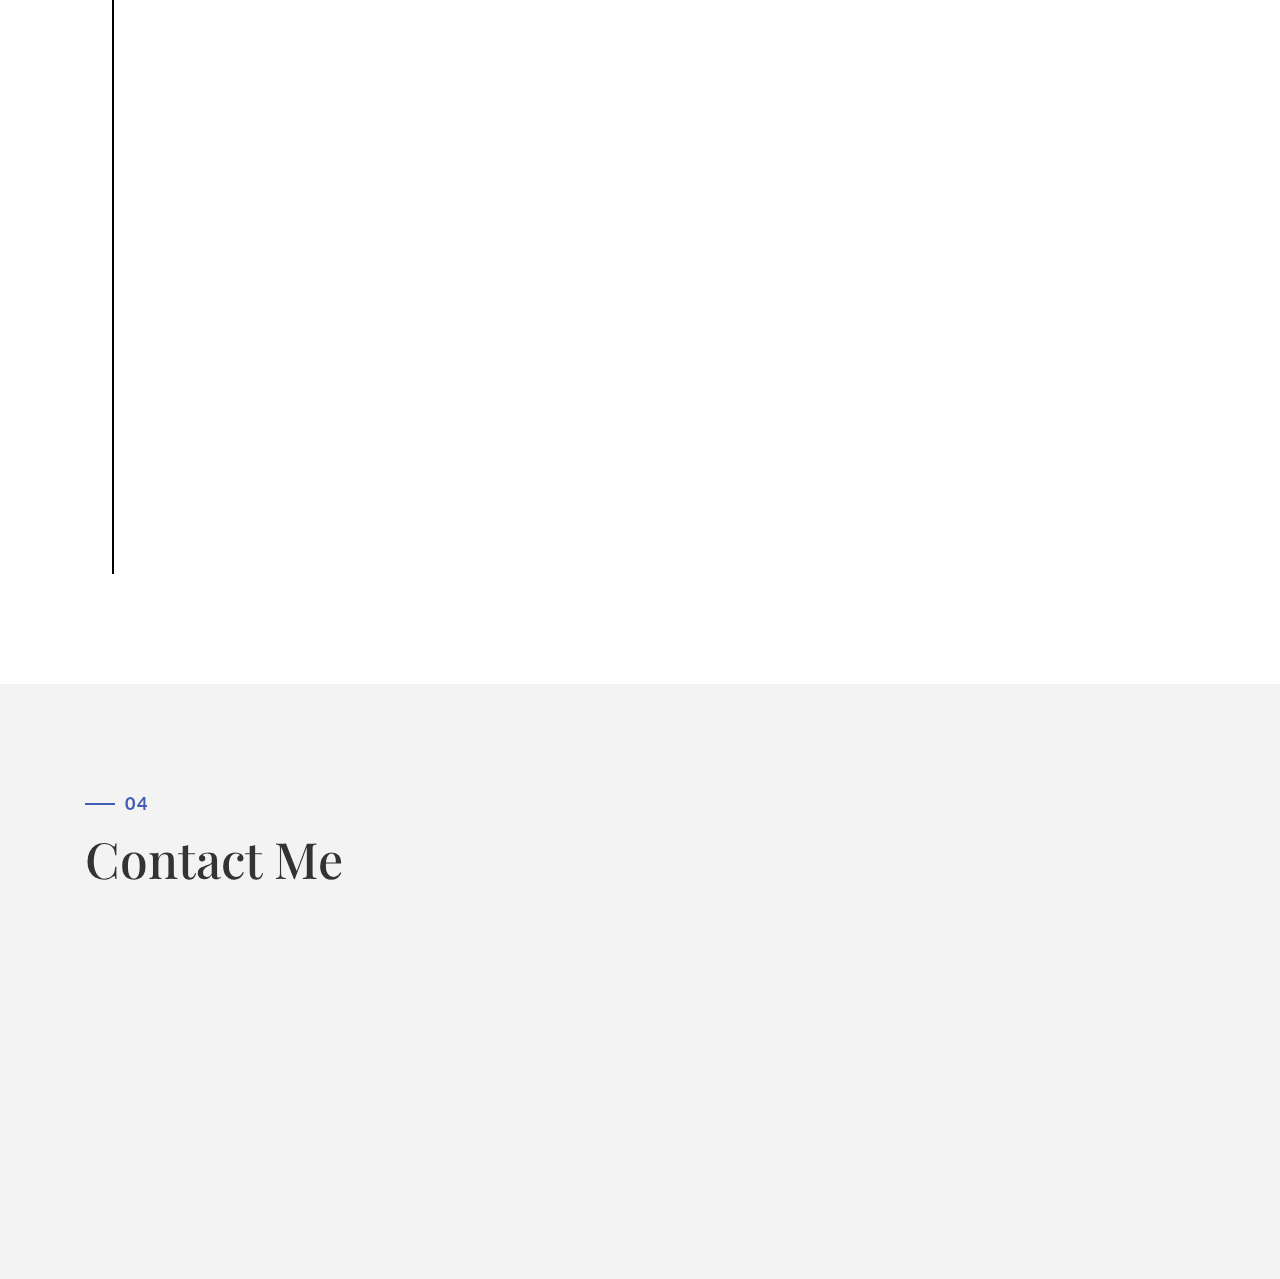
==== commit 7ada4e67: ":(" ====
--- a/index.html
+++ b/index.html
@@ -297,7 +297,7 @@
                         <div class="h-50"></div>
 
                         <br /> <img src="img/portfolio/01/1.jpg" alt="" class="img-responsive" />
-                        <br /><iframe width=100% height="400" src="https://www.youtube-nocookie.com/embed/PcsTIsPPtc4" frameborder="0" 
+                        <br /><iframe width=100% height="300" src="https://www.youtube-nocookie.com/embed/PcsTIsPPtc4" frameborder="0" 
                         allow="accelerometer; autoplay; encrypted-media; gyroscope; picture-in-picture" allowfullscreen></iframe>
                         <br />
 
@@ -455,7 +455,7 @@
                         <h4>Unity / C# / VR / Audio Visualizer</h4>
                         <h5>2018 <strong>by</strong> Wu,Po-Yao</h5>
                         <div class="h-50"></div>
-                        <iframe width=100% height="400" src="https://www.youtube-nocookie.com/embed/bW2HTsfu4N8" frameborder="0" allow="accelerometer; autoplay; encrypted-media; gyroscope; picture-in-picture" allowfullscreen></iframe>
+                        <iframe width=100% height="300" src="https://www.youtube-nocookie.com/embed/bW2HTsfu4N8" frameborder="0" allow="accelerometer; autoplay; encrypted-media; gyroscope; picture-in-picture" allowfullscreen></iframe>
                         <br />
                         <br /><p>
                         This project is an audio visualizer in VR form, presenting my favorite song “So That I Can Forget You” made by Astro Bunny. 
@@ -518,7 +518,7 @@
                         <h5>2019 <strong>by</strong> Wu,Po-Yao / Yang,Tsung-Che / Chiu,Ssu-Teng</h5>
                         <div class="h-50"></div>
                         
-                        <iframe width=100% height="400" src="https://www.youtube-nocookie.com/embed/8PqcZAMmPzc" frameborder="0" 
+                        <iframe width=100% height="300" src="https://www.youtube-nocookie.com/embed/8PqcZAMmPzc" frameborder="0" 
                         allow="accelerometer; autoplay; encrypted-media; gyroscope; picture-in-picture" allowfullscreen></iframe>
                         <br />
                         <br /><p>
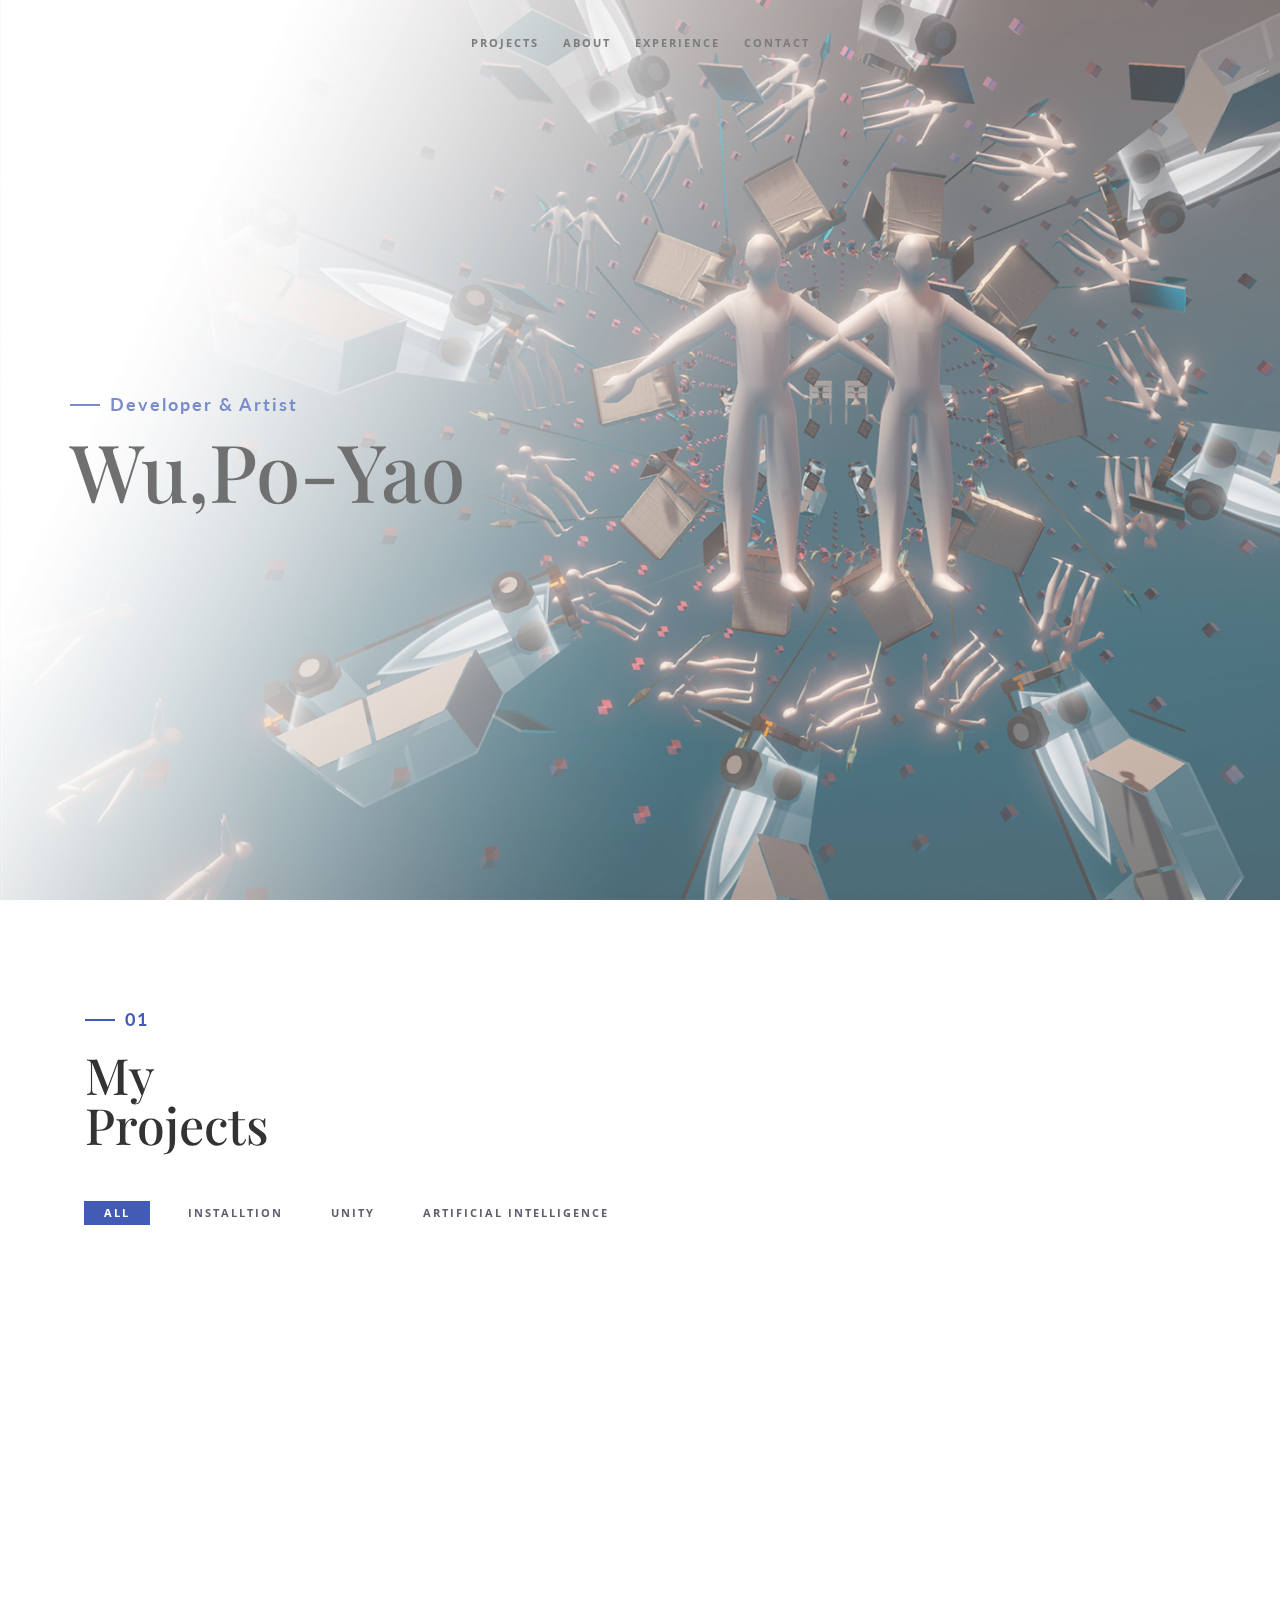
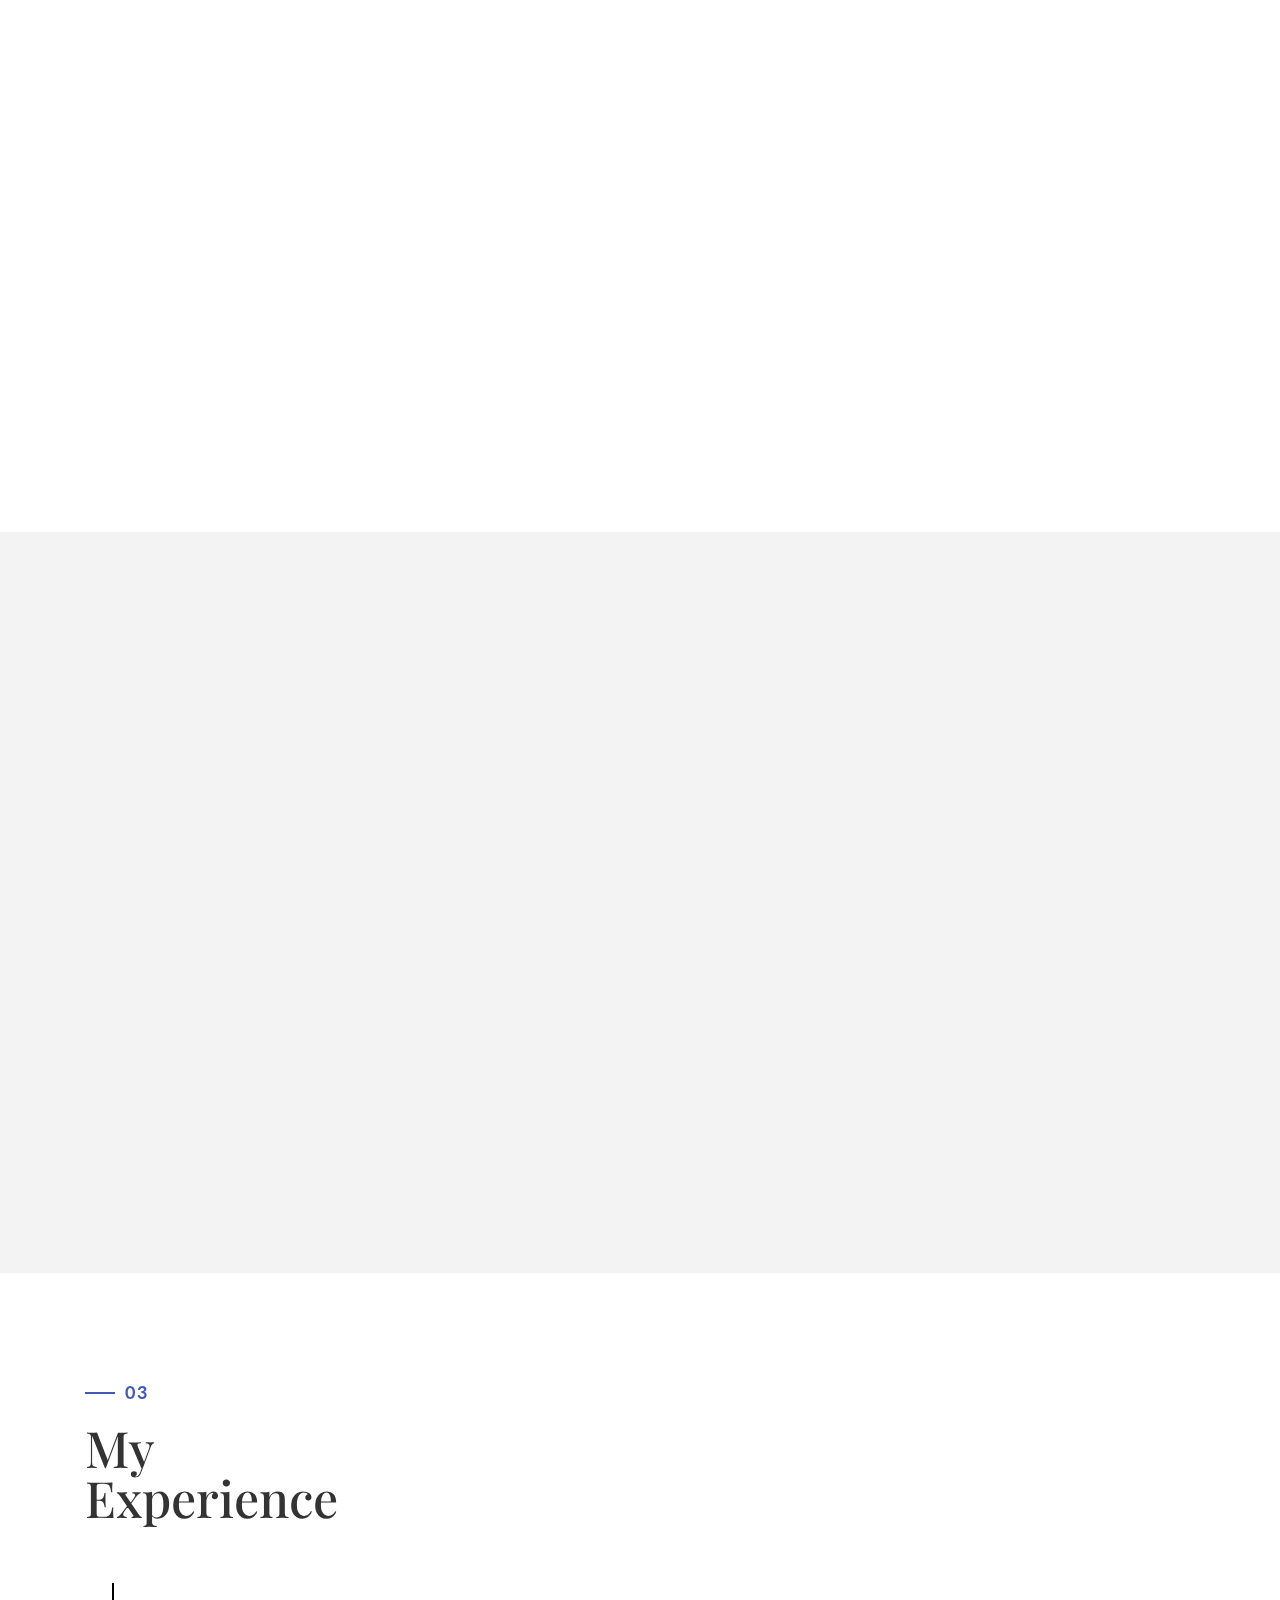
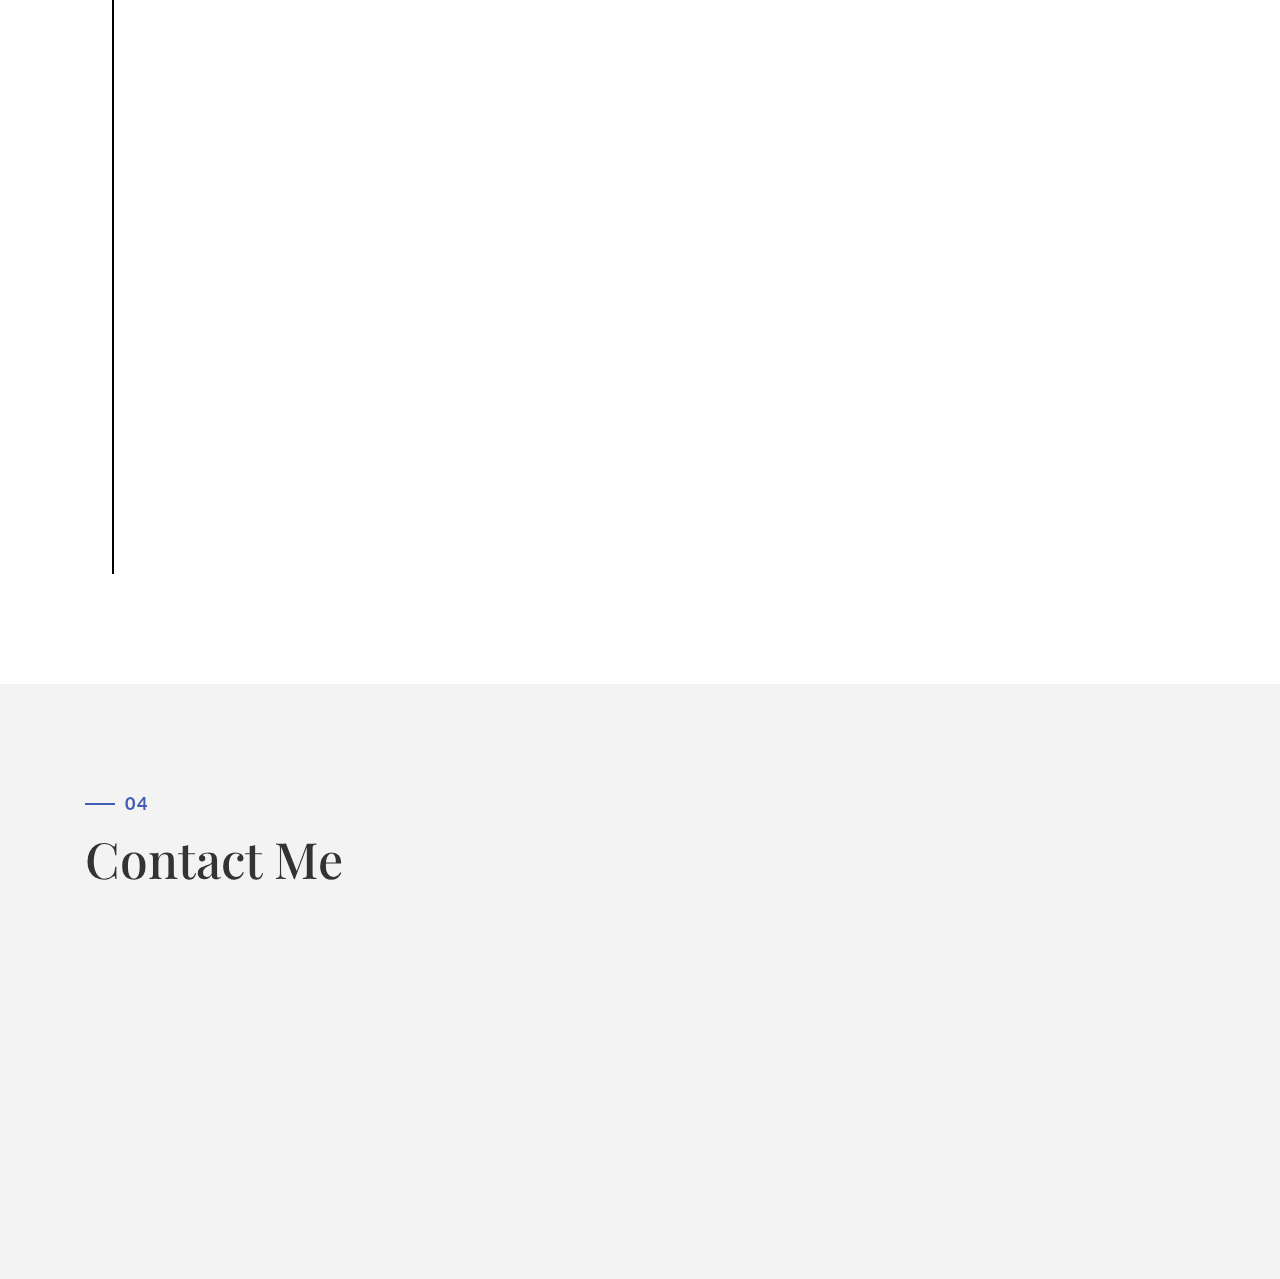
==== commit 7726143f: ":P" ====
--- a/index.html
+++ b/index.html
@@ -186,7 +186,7 @@
                 <h4>02</h4>
                 <h1 class="size-50">Know <br /> About me</h1>
                 <div class="h-50"></div>
-                <p>Wu Po Yao, born in Taipei, Taiwan, graduated from the Department of Computer Science of National Tsing Hua University. 
+                <p>Wu,Po-Yao, born in Taipei, Taiwan, graduated from the Department of Computer Science of National Tsing Hua University. 
                     Holding the love of art, I'm now studying in Division of Art and Emerging Technology in National Tsing Hua University.</p>
                 <p>In artworks creation, I love the elements related to "time" and try to keep memories in different ways, hoping using technology media to preserve the temperature of human nature.</p>
                 
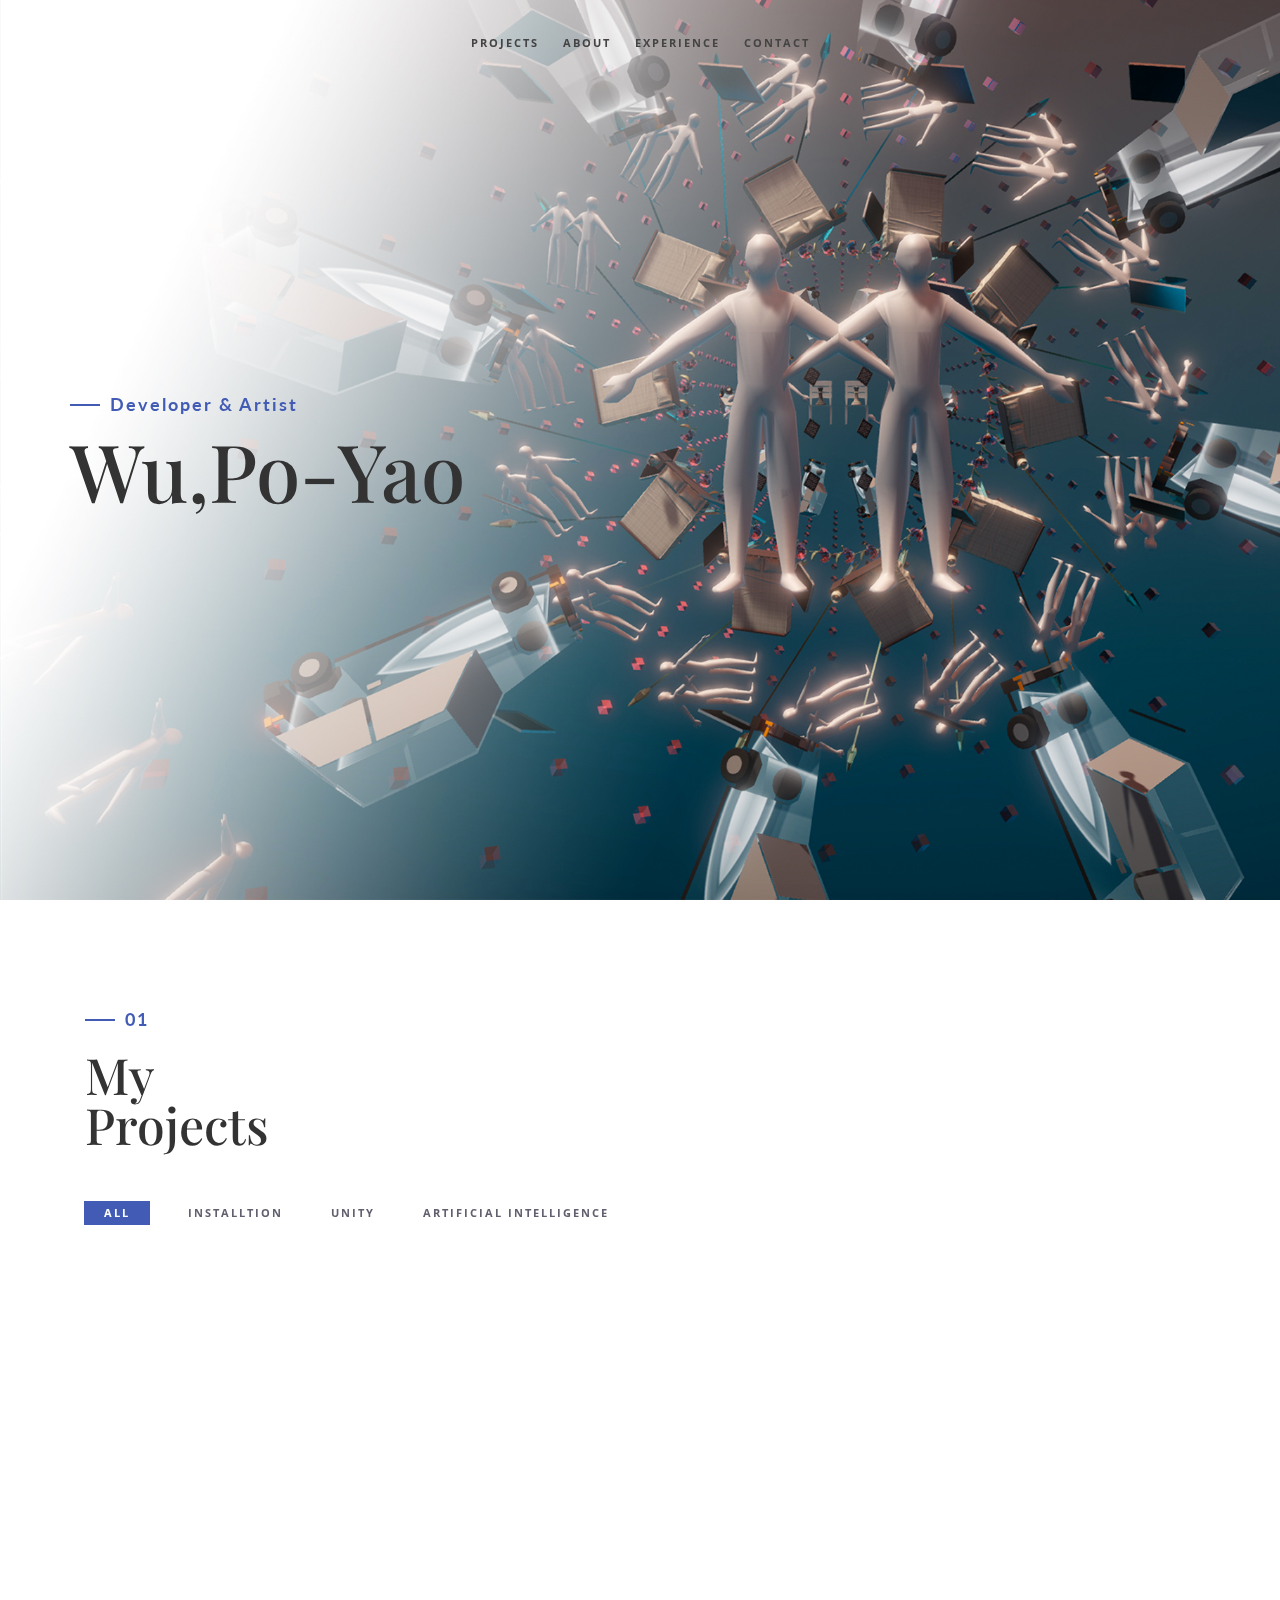
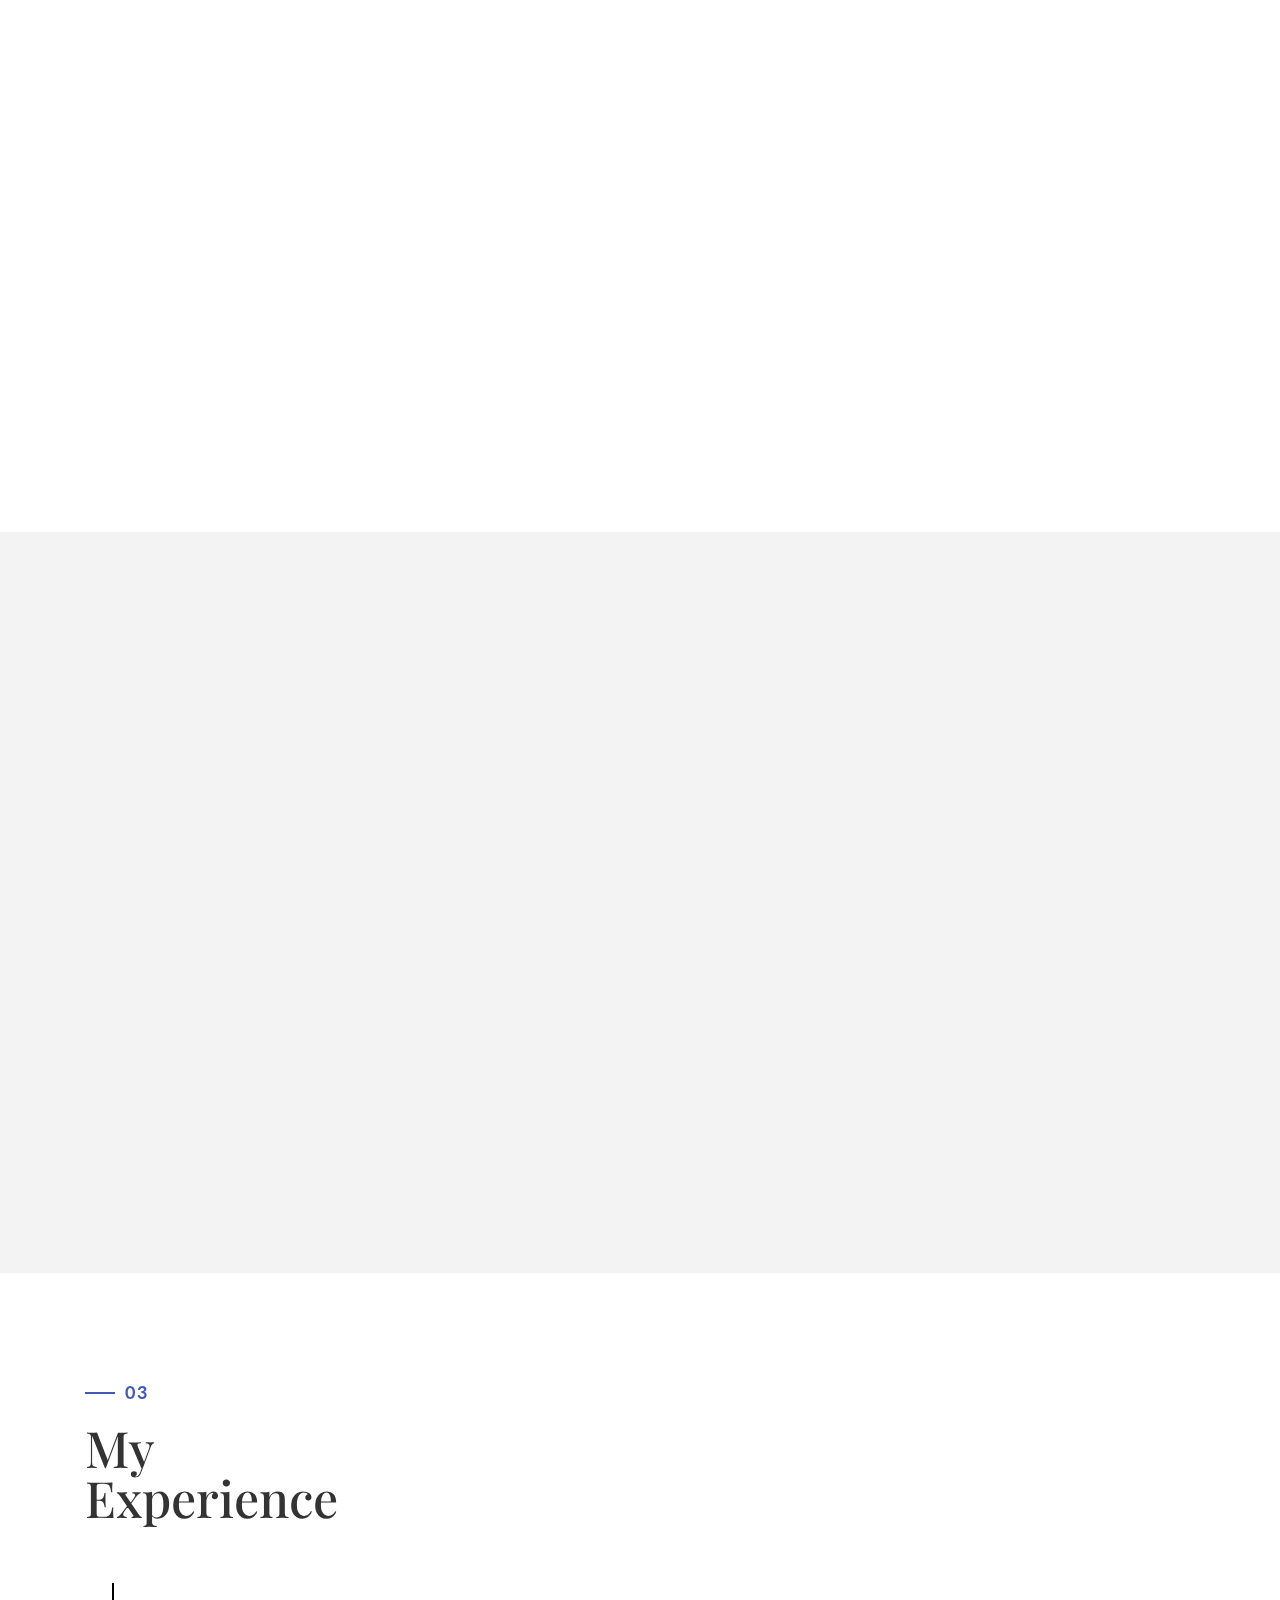
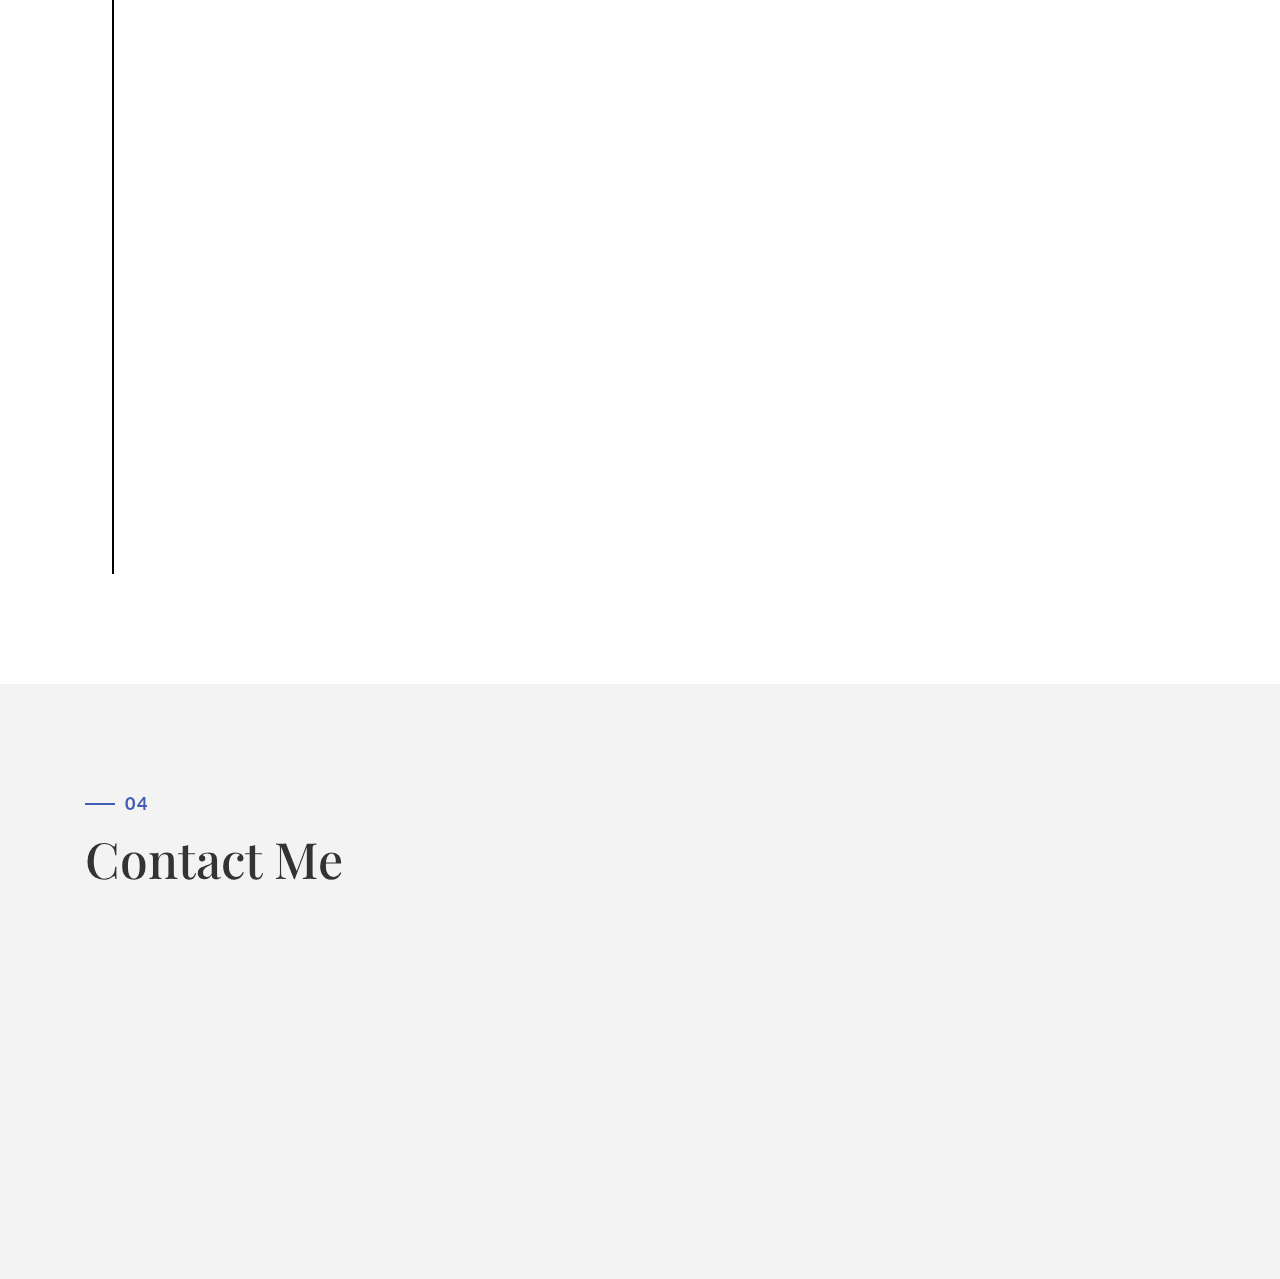
==== commit 471e2286: "zz" ====
--- a/index.html
+++ b/index.html
@@ -24,7 +24,7 @@
 
 <body>
 
-    <!-- Preloader-->
+    <!-- Preloader
     <div id="preloader">
         <div id="status">
 
@@ -32,7 +32,7 @@
             </div>
 
         </div>
-    </div> 
+    </div> -->
     <!-- ./Preloader -->
     
     <!-- header -->
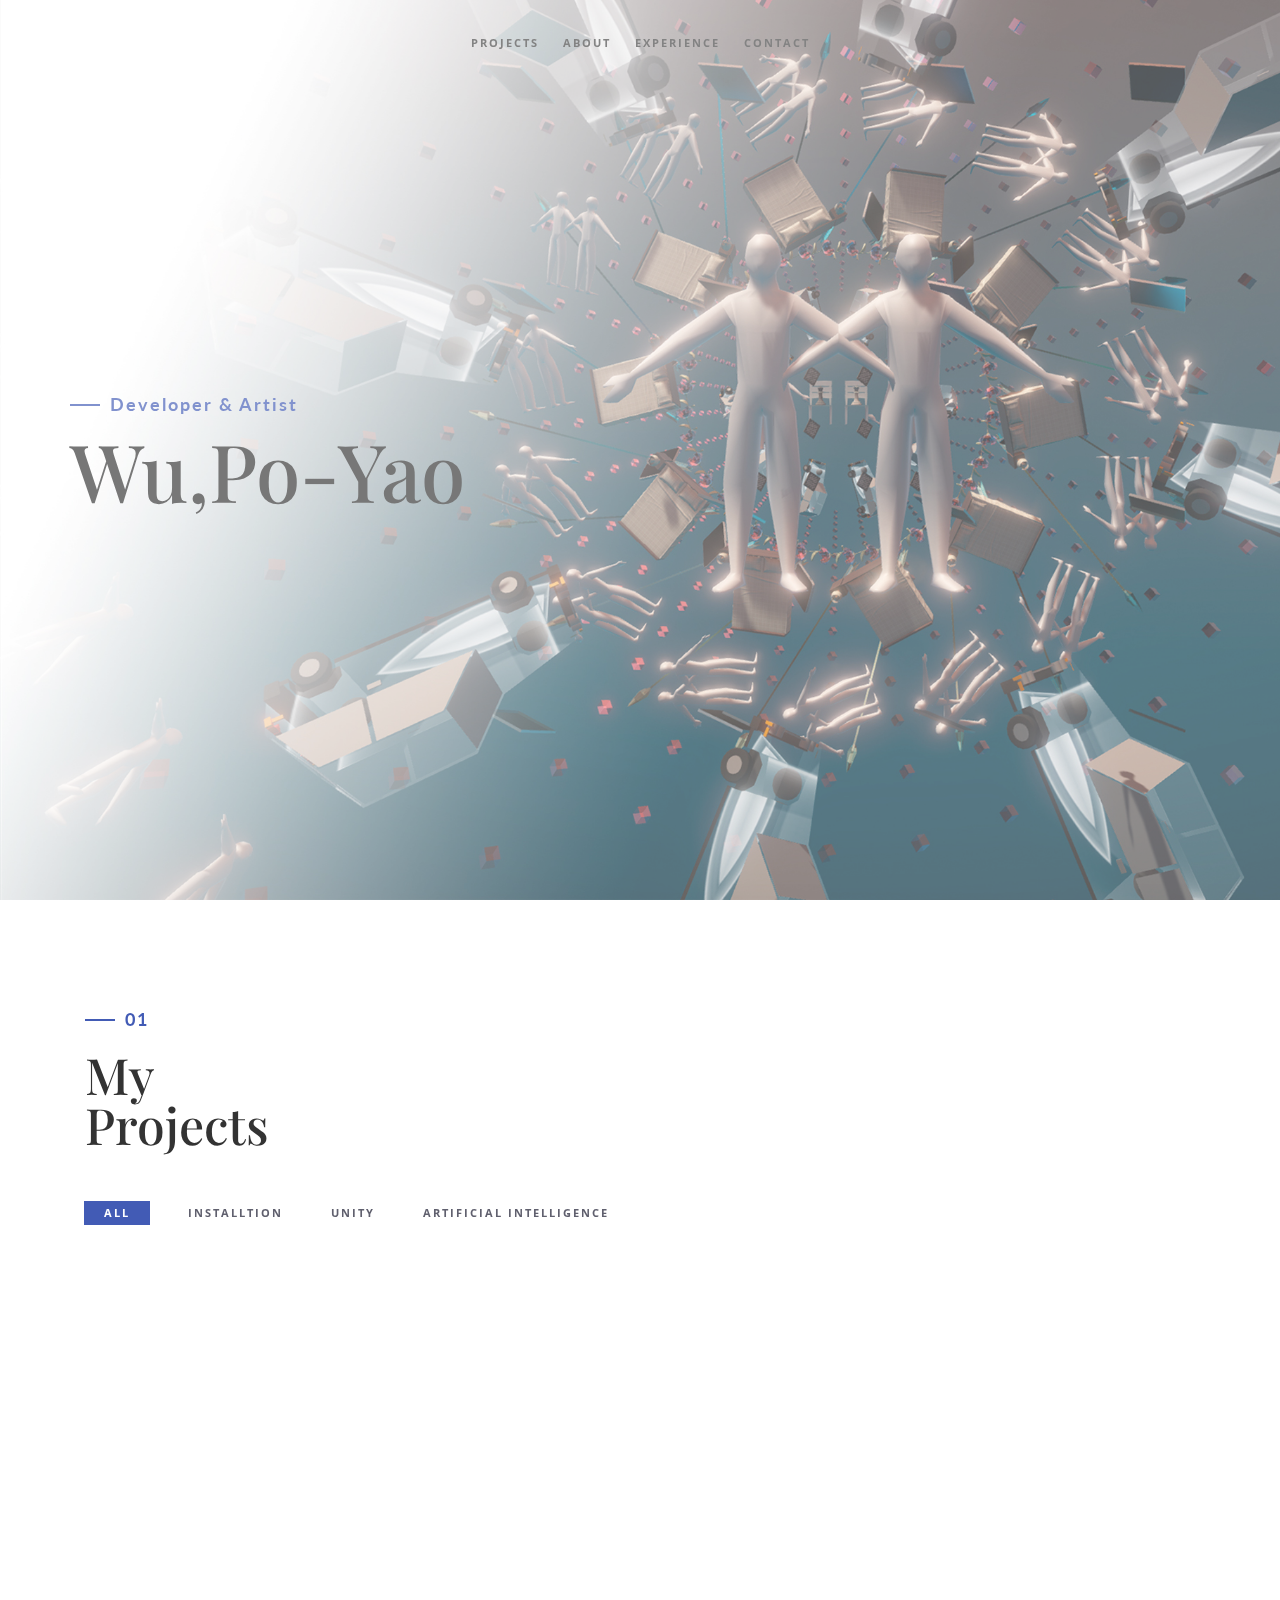
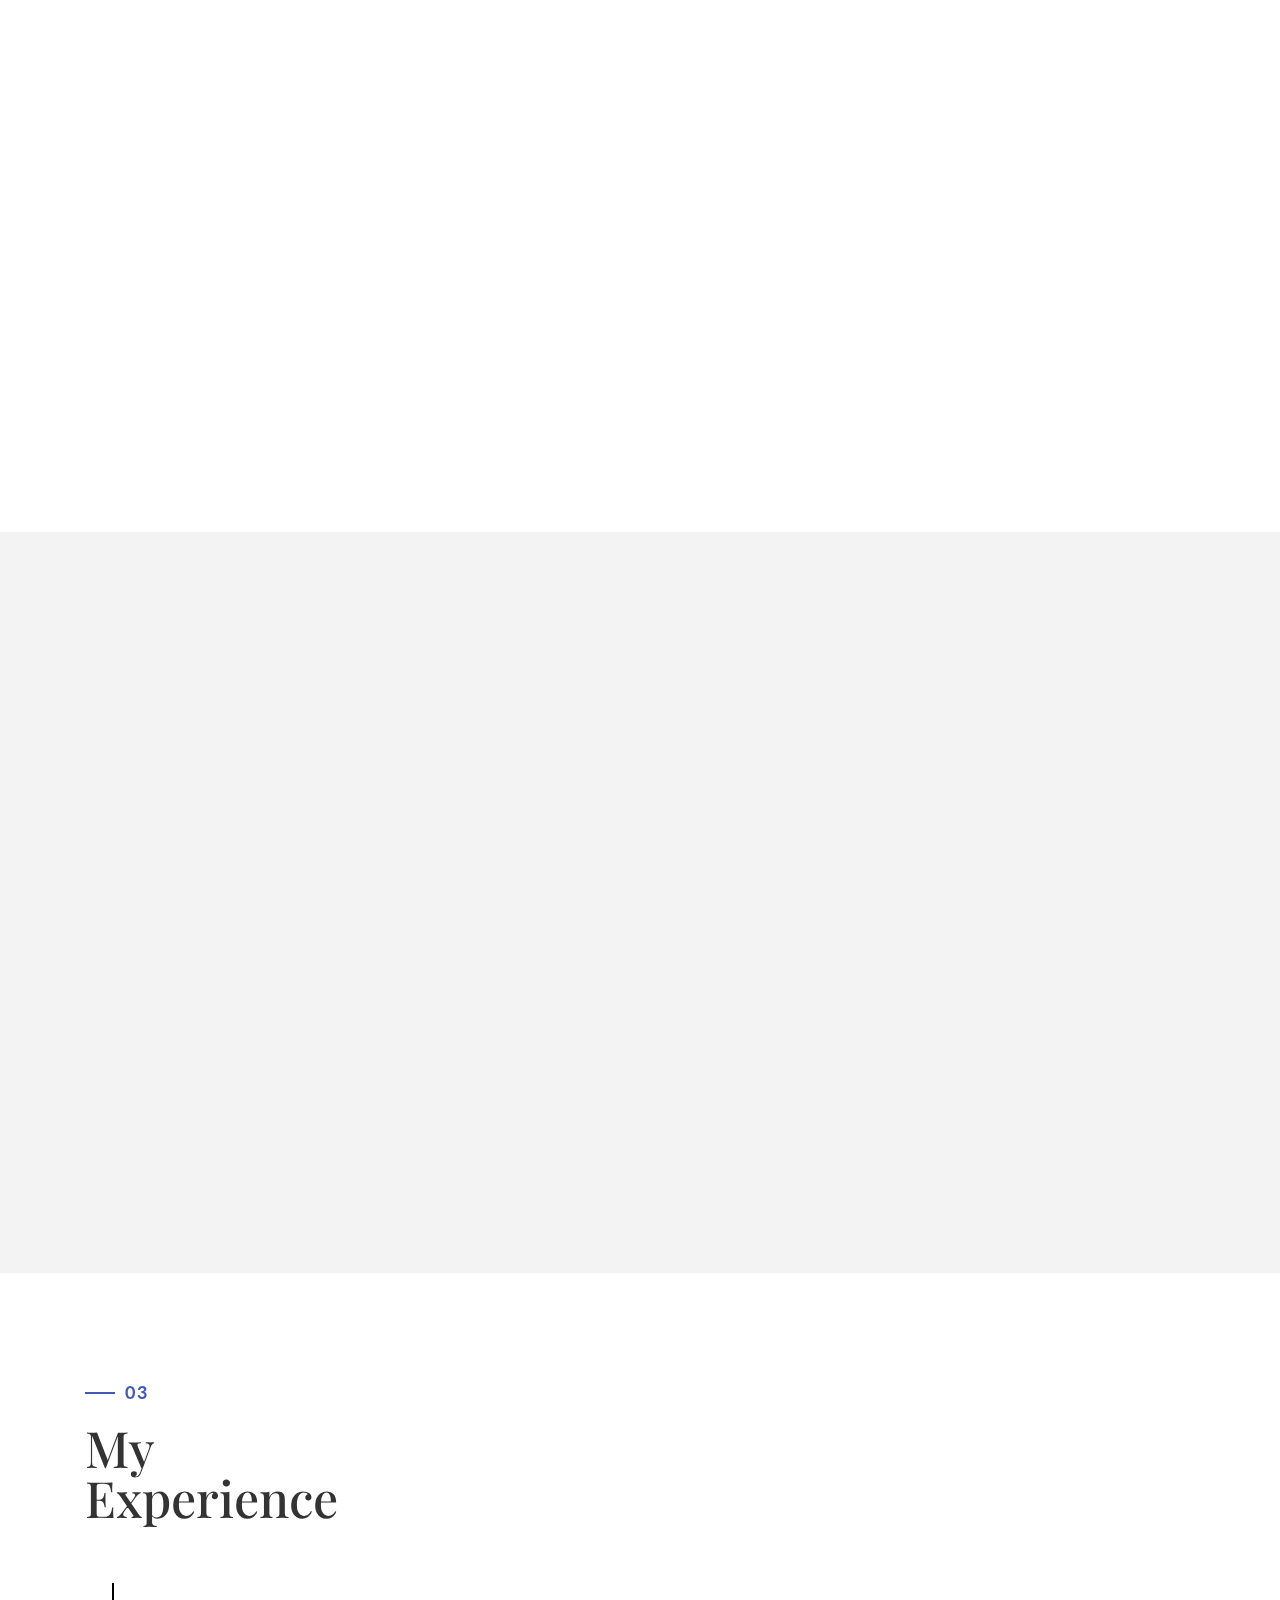
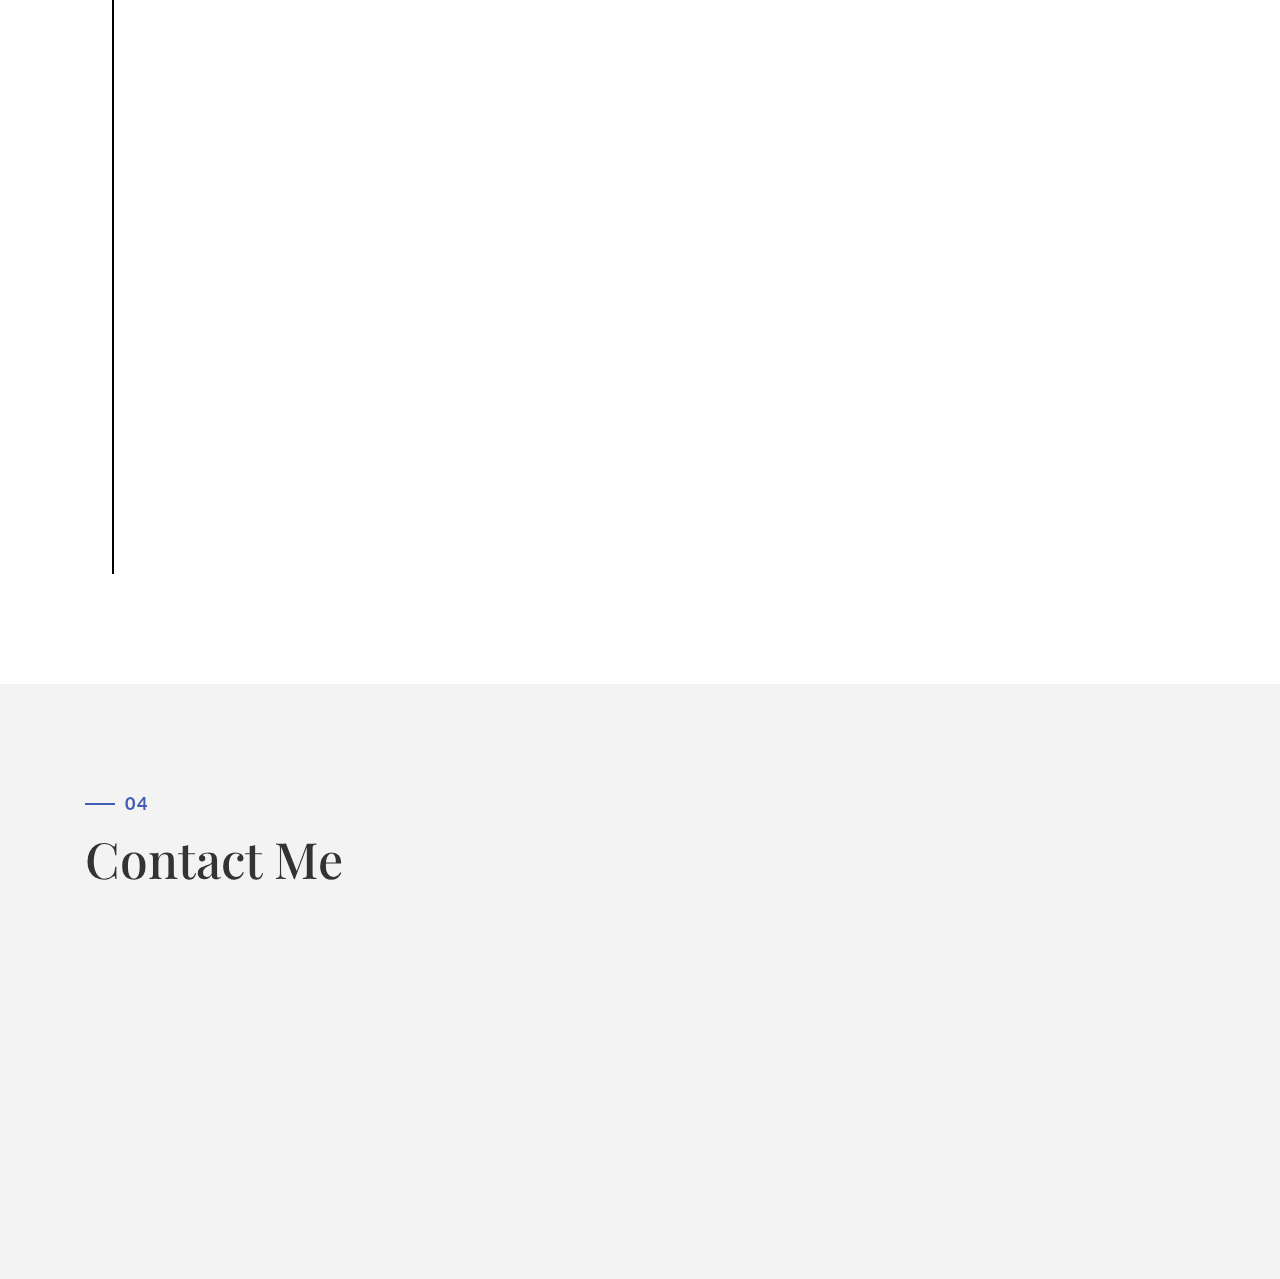
==== commit b67190f9: "zzz" ====
--- a/index.html
+++ b/index.html
@@ -24,7 +24,7 @@
 
 <body>
 
-    <!-- Preloader
+    <!-- Preloader -->
     <div id="preloader">
         <div id="status">
 
@@ -32,7 +32,7 @@
             </div>
 
         </div>
-    </div> -->
+    </div> 
     <!-- ./Preloader -->
     
     <!-- header -->
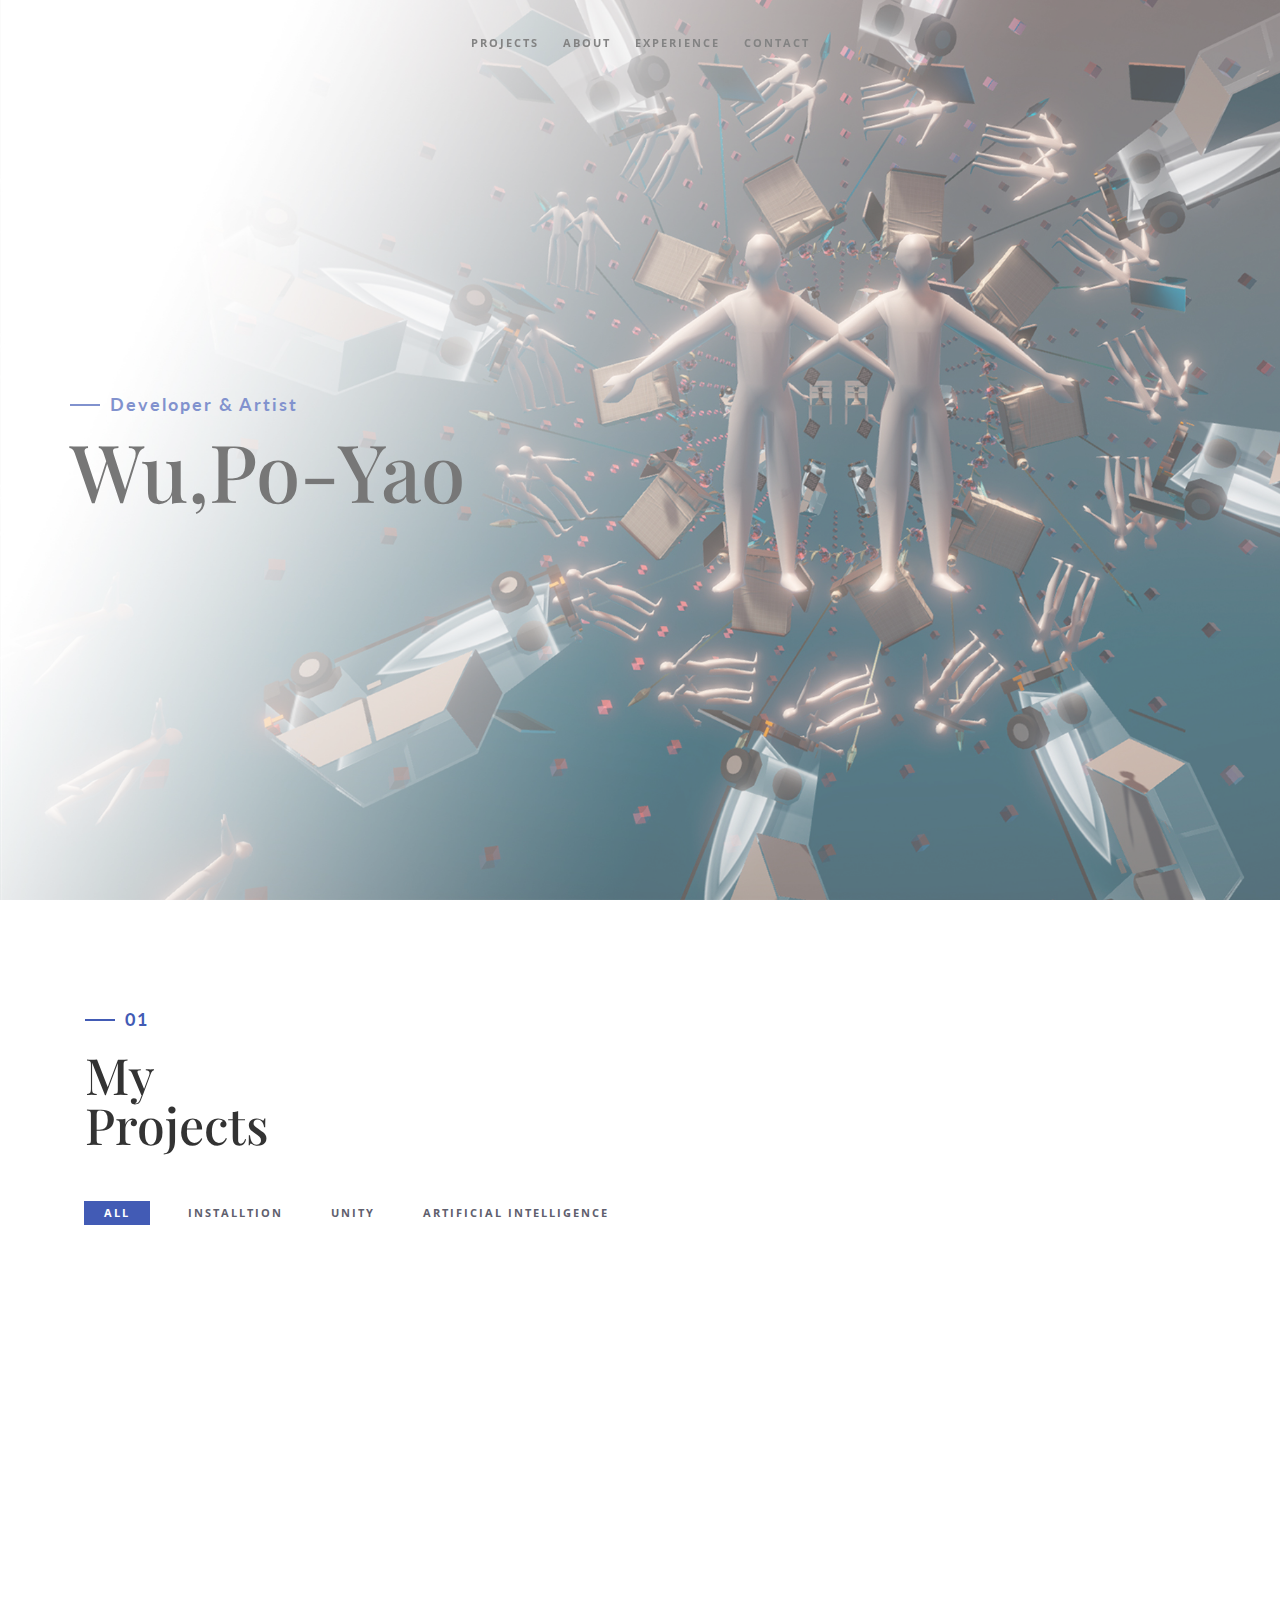
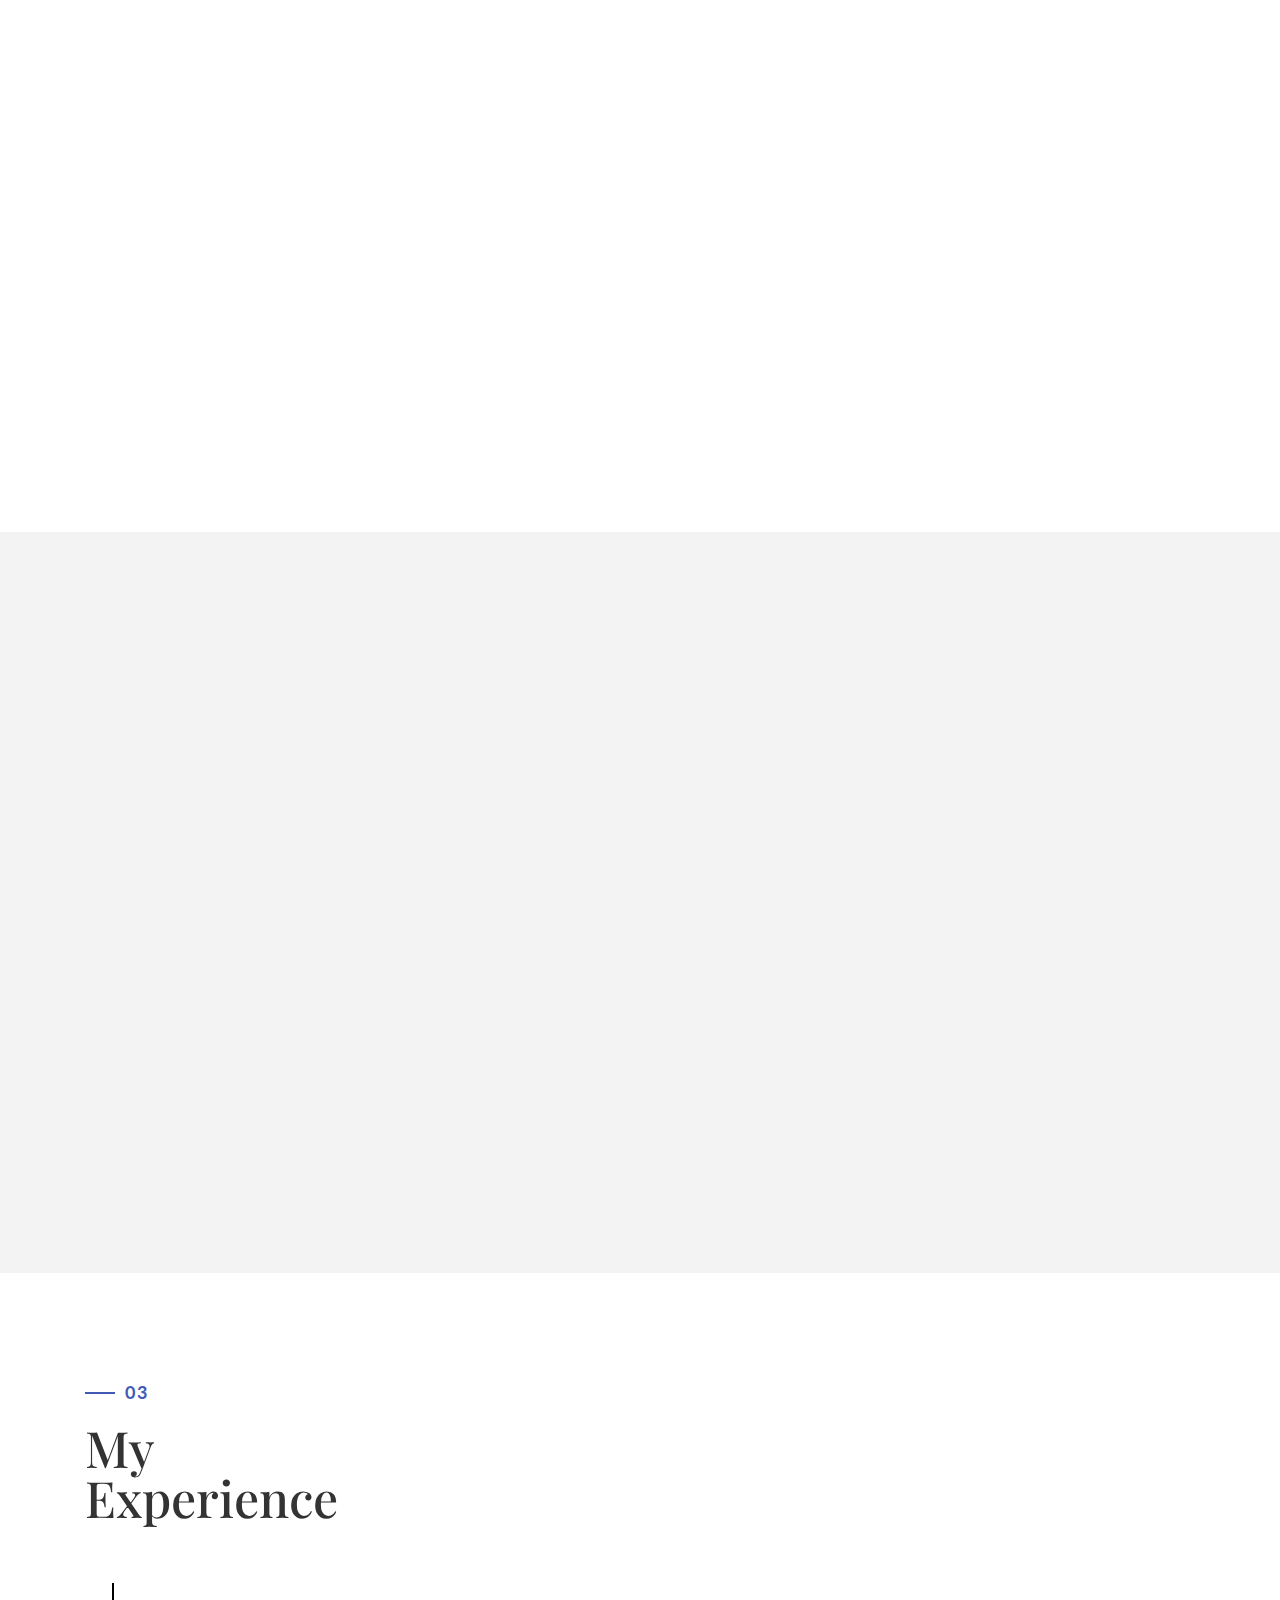
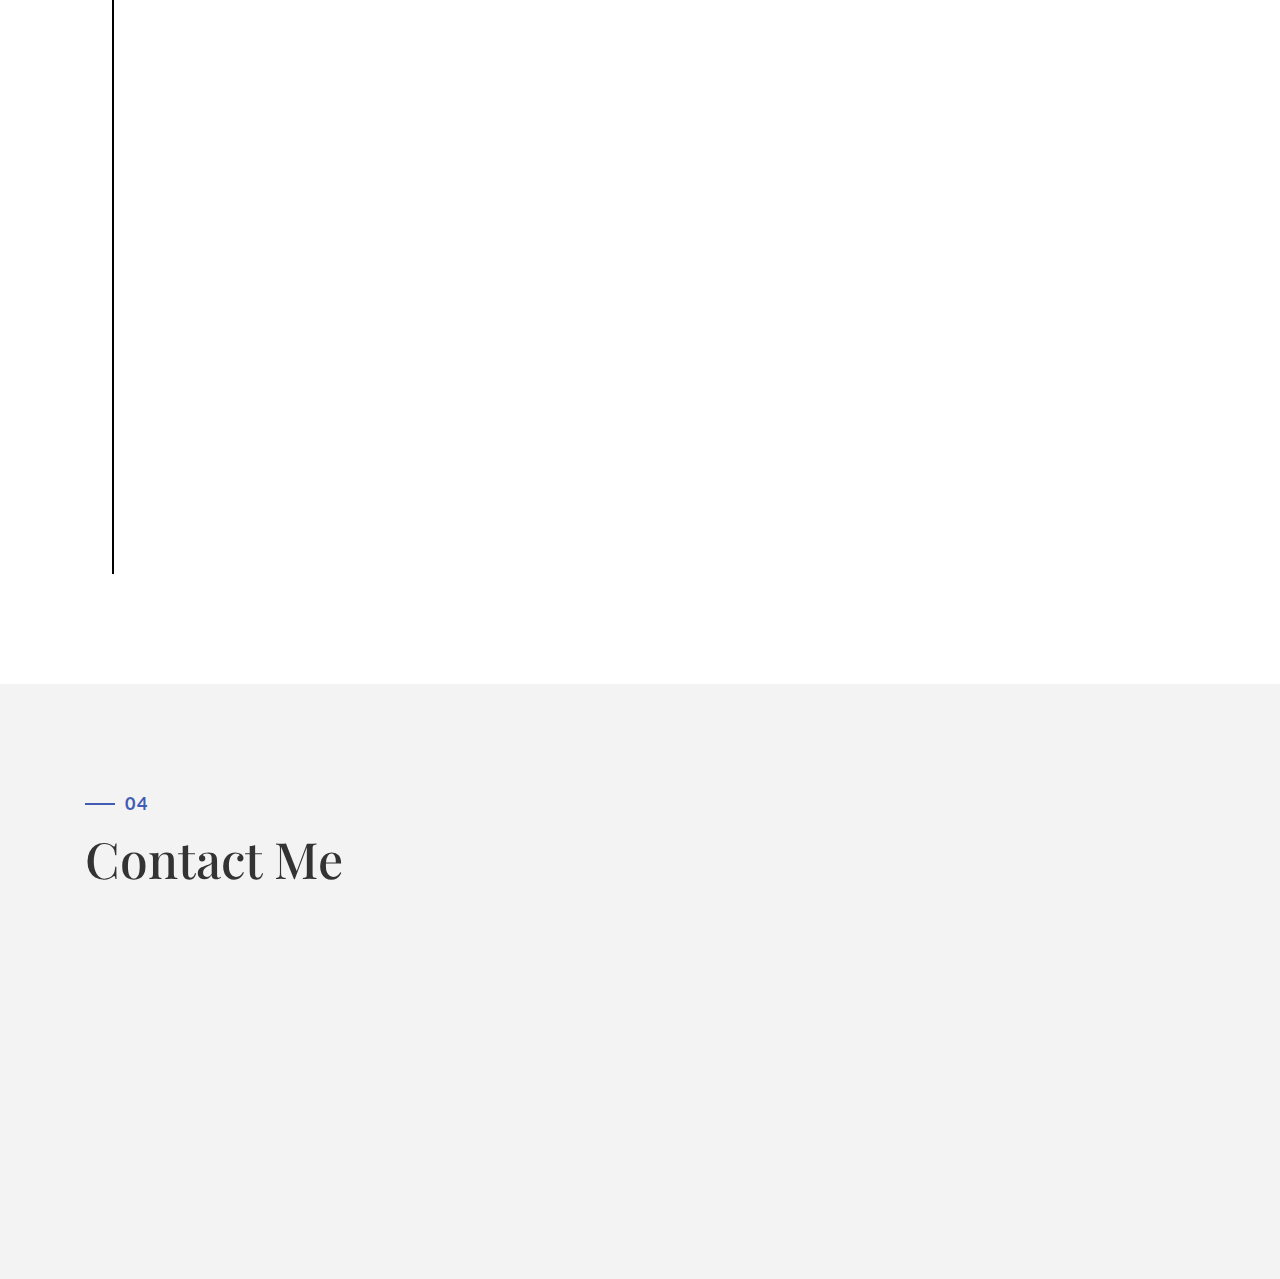
==== commit ab73cae4: ":3" ====
--- a/index.html
+++ b/index.html
@@ -39,9 +39,9 @@
     <header class="navbar-fixed-top">
         <nav>
             <ul>
-                <li><a href="#about">projects</a></li>
-                <li><a href="#experience">about</a></li>
-                <li><a href="#projects">experience</a></li>
+                <li><a href="#projects">projects</a></li>
+                <li><a href="#about">about</a></li>
+                <li><a href="#experience">experience</a></li>
                 <li><a href="#contact">contact</a></li>
             </ul>
         </nav>
@@ -61,8 +61,8 @@
     </div>
     <!-- ./home -->
     
-    <!-- about -->
-    <div class="section" id="about">
+    <!-- projects -->
+    <div class="section" id="projects">
         <div class="container">
             <div class="col-md-12">
                 <h4>01</h4>
@@ -98,7 +98,7 @@
                         <!-- Add href=D## at style.js-->
                             <!-- single work -->
                             <div class="col-md-4 col-sm-6 install">
-                                <a id="demo01" href="#D01" class="portfolio_item"> <img src="img/portfolio/01.jpg" alt="image" class="img-responsive" />
+                                <a href="single_01.html" class="portfolio_item"> <img src="img/portfolio/01.jpg" alt="image" class="img-responsive" />
                                     <div class="portfolio_item_hover">
                                         <div class="portfolio-border clearfix">
                                             <div class="item_info"> <span>Lapse</span> <em>Installation</em> </div>
@@ -110,7 +110,7 @@
                             
                             <!-- single work -->
                             <div class="col-md-4 col-sm-6 ai">
-                                <a id="demo02" href="#D02" class="portfolio_item"> <img src="img/portfolio/02.jpg" alt="image" class="img-responsive" />
+                                <a href="single_02.html" class="portfolio_item"> <img src="img/portfolio/02.jpg" alt="image" class="img-responsive" />
                                     <div class="portfolio_item_hover">
                                         <div class="portfolio-border clearfix">
                                             <div class="item_info"> <span>The Beauty of Representations of Convolutional Neural Network</span> <em>Artificial Intelligence</em> </div>
@@ -122,7 +122,7 @@
                             
                             <!-- single work -->
                             <div class="col-md-4 col-sm-6 install">
-                                <a id="demo03" href="#D03" class="portfolio_item"> <img src="img/portfolio/03.jpg" alt="image" class="img-responsive" />
+                                <a href="single_03.html" class="portfolio_item"> <img src="img/portfolio/03.jpg" alt="image" class="img-responsive" />
                                     <div class="portfolio_item_hover">
                                         <div class="portfolio-border clearfix">
                                                 <div class="item_info"> <span>DearDiary Series</span> <em>Installation</em> </div>
@@ -134,7 +134,7 @@
                             
                             <!-- single work -->
                             <div class="col-md-4 col-sm-6 unity">
-                                <a id="demo04" href="#D04" class="portfolio_item"> <img src="img/portfolio/04.jpg" alt="image" class="img-responsive" />
+                                <a href="single_04.html" class="portfolio_item"> <img src="img/portfolio/04.jpg" alt="image" class="img-responsive" />
                                     <div class="portfolio_item_hover">
                                         <div class="portfolio-border clearfix">
                                                 <div class="item_info"> <span>So that I can Forget You</span> <em>Unity Audio Visualizer</em> </div>
@@ -146,7 +146,7 @@
                             
                             <!-- single work -->
                             <div class="col-md-4 col-sm-6 unity">
-                                <a id="demo05" href="#D05" class="portfolio_item"> <img src="img/portfolio/05.jpg" alt="image" class="img-responsive" />
+                                <a href="single_05.html" class="portfolio_item"> <img src="img/portfolio/05.jpg" alt="image" class="img-responsive" />
                                     <div class="portfolio_item_hover">
                                         <div class="portfolio-border clearfix">
                                             <div class="item_info"> <span>Shih Kung Yao Ying</span> <em>Unity Interactive Ｗork</em> </div>
@@ -158,7 +158,7 @@
                             
                             <!-- single work -->
                             <div class="col-md-4 col-sm-6 unity">
-                                <a id="demo06" href="#D06" class="portfolio_item"> <img src="img/portfolio/06.jpg" alt="image" class="img-responsive" />
+                                <a href="single_06.html" class="portfolio_item"> <img src="img/portfolio/06.jpg" alt="image" class="img-responsive" />
                                     <div class="portfolio_item_hover">
                                         <div class="portfolio-border clearfix">
                                             <div class="item_info"> <span>Box Adventure</span> <em>Unity Game</em> </div>
@@ -179,8 +179,8 @@
     </div>
     <!-- ./about -->
     
-    <!-- experience  -->
-    <div class="section" id="experience">
+    <!-- about  -->
+    <div class="section" id="about">
         <div class="container">
             <div class="col-md-6" data-aos="fade-up">
                 <h4>02</h4>
@@ -208,8 +208,8 @@
     </div>
     <!-- ./experience -->
     
-    <!-- projects -->
-    <div class="section" id="projects">
+    <!-- experience -->
+    <div class="section" id="experience">
         <div class="container">
             <div class="col-md-12">
                 <h4>03</h4>
@@ -282,273 +282,6 @@
     </div>
     <!-- ./contact -->
 
-    <!--DEMO 01-->
-    <div id="D01" class="popup-modal">
-        <!--THIS IS IMPORTANT! to close the modal, the class name has to match the name given on the ID -->
-        <div id="btn-close-modal" class="close-D01 close-popup-modal"> <i class="ion-close-round"></i> </div>
-        <div class="clearfix"></div>
-        <div class="modal-content">
-            <div class="container">
-                <div class="portfolio-padding">
-                    <div class="col-md-8 col-md-offset-2">
-                        <h2>LAPSE</h2>
-                        <h4>Installation / RaspberryPi / V-plotter</h4>
-                        <h5>2019-Present <strong>by</strong> Wu,Po-Yao / Huang,Hao-Ming</h5>
-                        <div class="h-50"></div>
-
-                        <br /> <img src="img/portfolio/01/1.jpg" alt="" class="img-responsive" />
-                        <br /><iframe width=100% height="300" src="https://www.youtube-nocookie.com/embed/PcsTIsPPtc4" frameborder="0" 
-                        allow="accelerometer; autoplay; encrypted-media; gyroscope; picture-in-picture" allowfullscreen></iframe>
-                        <br />
-
-                        <br /><p>
-                            「逝訊」為一新媒體互動作品，表現訊息因個體之間傳遞所產生的失真現象。
-                            我們架設了兩組軟硬體相同的裝置，以樹莓派搭載相機與V型繪圖儀來模擬人類的視覺接收能力及比劃手勢的表達能力。
-                            讓兩組裝置得以獨立接收與傳遞訊息。觀者進入場域並面對其中一台裝置比劃光軌，此裝置將用相機紀錄光軌內容並進行理解，
-                            將連續的光軌跡做數位轉換，並用繪圖儀來比劃光軌，再現訊息內容，傳遞給對面的裝置。
-                            而另一台裝置將用同樣地方式接收與傳遞訊息。此流程會形成迴圈，往返不盡地將光軌資訊傳遞下去。
-                            除了裝置的溝通機制，我們也關心資訊在往返過程中產生的流失。藉由提取裝置傳輸的訊息，
-                            讓觀者得已體認到訊息於時空中累積後所產生的變化與失真。
-                        </p>
-
-                        <br /> <img src="img/portfolio/01/2.jpg" alt="" class="img-responsive" />
-                        <br /><p>
-                            「逝訊」，是兩組硬軟體相仿的獨立裝置。裝置用相機接收對方的光軌跡，再將接收到的軌跡做數位轉換後，
-                            使用V型繪圖儀再現。此溝通方式將形成迴圈，無限往復地將光軌訊息傳遞下去。
-                            觀者除了能在沈浸空間觀賞光球的動態美感，也能觀看到光軌在接與收的過程中逐漸變形，
-                            體認資訊因傳遞產生的失真現象。
-                        </p>
-
-                        <br /> <img src="img/portfolio/01/3.jpg" alt="" class="img-responsive" />
-                        <br /><p>
-                            裝置主體是以樹莓派搭載相機與V型繪圖儀來模擬人類的視覺接收能力及比劃手勢的表達能力。
-                            裝置以樹莓派作為主控端，控制相機與V型繪圖儀。訊息經過相機接收後給主控程式解析，解析完畢後，
-                            主控將透過繪圖儀把運算結果再現，傳遞給對面的裝置做接收。
-                        </p>
-
-                        <br /> <img src="img/portfolio/01/4.jpg" alt="" class="img-responsive" />
-                        <br /><p>
-                            我們以「光」作為資訊傳達的媒介，讓V型繪圖儀牽引著燈泡在空間中移動。在裝置的設計與線材的處理上，
-                            我們將通用於V型繪圖儀的橡膠皮帶置換為捲揚式的線材卷軸，並用漆包線作為線材。
-                            讓球體在被線拉動的同時，也能透過線的導電以控制光球的明暗。
-                            而此線更能在幽暗的環境下達到近乎完全透明的視覺效果，達到光球在場域中漂浮的夢幻感。
-                        </p>
-
-                        <br /> <img src="img/portfolio/01/5.jpg" alt="" class="img-responsive" />
-                        <br /><p>
-                            從左至右依序是裝置接收到的光軌訊息以及Gcode編碼。經過兩台裝置來回數次的傳輸後，
-                            我們可以看見資訊的流逝。整體曲線開始扭曲變形，而在細節上更多了抖動的雜訊。
-                            體現資訊因傳遞造成失真的現象。
-                        </p>
-                        
-                        <div class="h-50"></div>
-                    </div>
-                </div>
-            </div>
-        </div>
-    </div>
-    <!--end of DEMO-->
-
-    <!--DEMO 02-->
-    <div id="D02" class="popup-modal">
-        <div id="btn-close-modal" class="close-D02 close-popup-modal"> <i class="ion-close-round"></i> </div>
-        <div class="clearfix"></div>
-        <div class="modal-content">
-            <div class="container">
-                <div class="portfolio-padding">
-                    <div class="col-md-8 col-md-offset-2">
-                        <h2>The Beauty of Representations of Convolutional Neural Network</h2>
-                        <h4>Artificial Intelligence</h4>
-                        <h5>2019-Present <strong>by</strong> Wu,Po-Yao / Lu,Chen-Hua</h5>
-                        <div class="h-50"></div>
-
-                        <br /> <img src="img/portfolio/02/1.jpg" alt="" class="img-responsive" />
-                        <br /><p>
-                            The recent advance in Artificial Intelligence (AI) did not only make significant success in science and engineering, 
-                            but also brought a new wave to art fields. Unlike most AI driven or inspired artworks are presented in the digital forms, 
-                            our work is a set of installation art pieces, named "The Beauty of Representations of Convolutional Neural Network", 
-                            which reveals the algorithmic structure of Convolutional Neural Networks (CNNs), an image recognition model that pioneers modern AI systems.
-                        </p>  
-
-                        <br /> <img src="img/portfolio/02/2.png" alt="" class="img-responsive" />
-                        <br /><p>
-                            The architectural design of CNN is trying to simulate the functions of neurons in the biological visual systems. 
-                            Although no one knows exactly how the human brain works, 
-                            the success of CNN indicates that such AI model captures the essences of how perception might be formed: deep layers and connections. 
-                            Nevertheless, besides few experts, the architecture of CNN remains a black box to most people. 
-                            As the CNN simulates the physical human brain in the cyberspace, our work brings the CNN model back to the physical world, 
-                            and presents its architectural beauty in an analog form.
-                        </p>
-
-                        <br /> <img src="img/portfolio/02/3.png" alt="" class="img-responsive" />
-                        <br /><p>
-                            The reification of intelligence for the CNN model is carried out through the process of object recognition. 
-                            Unlike the common CNN, which takes images and outputs categorized labels, 
-                            our model appends a generative network that produces a human understandable symbol, 
-                            the corresponding Chinese pictogram for the object in the input image. 
-                            Such modification serves two purposes. First, it is a more intuitive way to comprehend the object recognition process, 
-                            because an analogue symbol is more human understandable than a digital label. 
-                            Second, the appearance of characters usually symbolizes the intellectual evolution that distinguishes human beings and other animals. 
-                            The end-to-end transformation from images to characters represents not only the object recognition process run in CNN, 
-                            but also a big step in the evolution of civilizations for human beings.
-                        </p>
-
-                        <br /> <img src="img/portfolio/02/4.png" alt="" class="img-responsive" />
-                        <div class="h-50"></div> 
-                    </div>
-                </div>
-            </div>
-        </div>
-    </div>
-    <!--end of DEMO-->
-
-    <!--DEMO 03-->
-    <div id="D03" class="popup-modal">
-        <div id="btn-close-modal" class="close-D03 close-popup-modal"> <i class="ion-close-round"></i> </div>
-        <div class="clearfix"></div>
-        <div class="modal-content">
-            <div class="container">
-                <div class="portfolio-padding">
-                    <div class="col-md-8 col-md-offset-2">
-                        <h2>DearDiary Series</h2>
-                        <h4>Installation</h4>
-                        <h5>2018-Present <strong>by</strong> Wu,Po-Yao</h5>
-                        <div class="h-50"></div>
-                        <br /> <img src="img/portfolio/03/1.jpg" alt="" class="img-responsive" />
-                        <br /><p>
-                        People used to record their life experiences by writing diaries. 
-                        However, what will a space keep its own memories if it has the ability to write a diary? 
-                        So, I made the project "DearDiary"  to observe the sensational information recorded by the space.
-                        </p>
-                        <br /> <img src="img/portfolio/03/2.jpg" alt="" class="img-responsive" />
-                        <br /><p>
-                        I installed a writing machine, equipped with a camera as the sensory receptor of the space. 
-                        Through the technology of object detection, this machine can receive and analyze the spatial data and then transfer the data into symbolic icons. 
-                        Then the writing machine will start writing these icons on the paper as if the space is writing its own diary. 
-                        </p>
-                        <br /> <img src="img/portfolio/03/3.jpg" alt="" class="img-responsive" />
-                        <br /><p>
-                        People can read the diary written by the space and imagine what happens to it during a day. 
-                        I hope this work can inspire people to learn objects and the environment in an anthropomorphic way. 
-                        </p>
-                        <br /> <img src="img/portfolio/03/4.jpg" alt="" class="img-responsive" />
-                        <br /><p>
-                         New version will be coming soon !! :)
-                        </p>
-                        <div class="h-50"></div>
-                    </div>
-                </div>
-            </div>
-        </div>
-    </div>
-    <!--end of DEMO-->
-
-    <!--DEMO 04-->
-    <div id="D04" class="popup-modal">
-        <div id="btn-close-modal" class="close-D04 close-popup-modal"> <i class="ion-close-round"></i> </div>
-        <div class="clearfix"></div>
-        <div class="modal-content">
-            <div class="container">
-                <div class="portfolio-padding">
-                    <div class="col-md-8 col-md-offset-2">
-                        <h2>So that I can Forget You</h2>
-                        <h4>Unity / C# / VR / Audio Visualizer</h4>
-                        <h5>2018 <strong>by</strong> Wu,Po-Yao</h5>
-                        <div class="h-50"></div>
-                        <iframe width=100% height="300" src="https://www.youtube-nocookie.com/embed/bW2HTsfu4N8" frameborder="0" allow="accelerometer; autoplay; encrypted-media; gyroscope; picture-in-picture" allowfullscreen></iframe>
-                        <br />
-                        <br /><p>
-                        This project is an audio visualizer in VR form, presenting my favorite song “So That I Can Forget You” made by Astro Bunny. 
-                        I get the spectrum and the beat of the music, making the objects in the VR scene moving and rotating. 
-                        The objects in the VR scene are related to the lyrics, making the audience more immersed in the music and the VR 360 scene. 
-                        I hope this work can present the beauty of the music in VR form.
-                        </p>
-                        <br /> <img src="img/portfolio/04/SoThatICanForgetYou.jpg" alt="" class="img-responsive" />
-                        <br /><p>Audio By Astro Bunny - <a href="https://youtu.be/n-hy9MswmcA">https://youtu.be/n-hy9MswmcA</a>
-                        </p>
-                        <div class="h-50"></div>
-                     </div>
-                </div>
-            </div>
-        </div>
-    </div>
-    <!--end of DEMO-->
-
-    <!--DEMO 05-->
-    <div id="D05" class="popup-modal">
-        <div id="btn-close-modal" class="close-D05 close-popup-modal"> <i class="ion-close-round"></i> </div>
-        <div class="clearfix"></div>
-        <div class="modal-content">
-            <div class="container">
-                <div class="portfolio-padding">
-                    <div class="col-md-8 col-md-offset-2">
-                        <h2>Shih Kung Yao Ying</h2>
-                        <h4>Unity / C# / Interactive</h4>
-                        <h5>2019 <strong>by</strong> Wu,Po-Yao</h5>
-                        <div class="h-50"></div>
-                        <img src="img/portfolio/05/scene.jpg" alt="" class="img-responsive" />
-                        <br /><p>
-                        我們於旺宏館穿堂空間，締造一個跨越「時間」與「空間」的拍照互動牆。
-                        牆面播放與清華有關的「懷古歷史人物」與「不同時節景觀」照片，
-                        讓大家藉由影像後製融入場景，並與場景中的物件互動。讓大家可以透過科技的力量，
-                        跨越時空限制，躍入舊照片的世界裡。而最後參與者可以將影像拍照，照片將會上傳雲端並儲存，
-                        並透過掃描 QR code取得圖片檔案，以供同學與校友們留念。
-                        </p>
-                        <br /> <img src="img/portfolio/05/allscene.jpg" alt="" class="img-responsive" />
-                        <br /><p>印象清華2019 - <a href="https://techart.nthu.edu.tw/THE2019/">https://techart.nthu.edu.tw/THE2019/</a>
-                        </p>
-                        <div class="h-50"></div>
-                    </div>
-                </div>
-            </div>
-        </div>
-    </div>
-    <!--end of DEMO-->
-
-    <!--DEMO 06-->
-    <div id="D06" class="popup-modal">
-        <div id="btn-close-modal" class="close-D06 close-popup-modal"> <i class="ion-close-round"></i> </div>
-        <div class="clearfix"></div>
-        <div class="modal-content">
-            <div class="container">
-                <div class="portfolio-padding">
-                    <div class="col-md-8 col-md-offset-2">
-                        <h2>Box Adventure</h2>
-                        <h4>Unity / C# / Game Application</h4>
-                        <h5>2019 <strong>by</strong> Wu,Po-Yao / Yang,Tsung-Che / Chiu,Ssu-Teng</h5>
-                        <div class="h-50"></div>
-                        
-                        <iframe width=100% height="300" src="https://www.youtube-nocookie.com/embed/8PqcZAMmPzc" frameborder="0" 
-                        allow="accelerometer; autoplay; encrypted-media; gyroscope; picture-in-picture" allowfullscreen></iframe>
-                        <br />
-                        <br /><p>
-                        <strong>鈊象電子-創意遊戲設計大賽-最佳視覺設計獎優等</strong>
-                        </p>
-                        <br /><p>
-                        遊戲名稱：Box Adventure<br />
-                        遊戲平台：Android裝置<br />
-                        遊戲種類：3D連線動作手遊<br />
-                        開發成員：國立清華大學 楊宗哲 邱思燈 吳柏瑤
-                        </p>
-                        <br /> <img src="img/portfolio/06/box_together.jpg" alt="" class="img-responsive" />
-                        <br />[ 遊戲故事 Story  ]<br />
-                        <br />
-                        方塊們所居住的國度，是個一成不變的黑白世界，這裡的生活沒有色彩也沒有夢想。
-                        方塊們做著重複乏味的事，待在重複乏味的空間中。有天有個懷有夢想的方塊，
-                        發現一個神秘的未知地洞。雖然他不知道這個深淵會通往哪裡，但他知道這是唯一能逃出這絕望空間的辦法。
-                        於是他鼓起勇氣往下一躍，開啟一場未知的奇幻旅途，準備拾回他應有的色彩與夢想。
-                        </p>
-                        <br /> <img src="img/portfolio/06/main.png" alt="" class="img-responsive" />
-                        <div class="h-50"></div>
-                    </div>
-                </div>
-            </div>
-        </div>
-    </div>
-    <!--end of DEMO-->
-    
-
-
     <!-- jQuery -->
     <script src="js/jquery.js"></script>
     <!--  plugins  -->
--- a/css/style.css
+++ b/css/style.css
@@ -323,6 +323,7 @@
 
 #about {
     padding: 100px 0;
+    background: #f3f3f3
 }
 
 .about-img-div img {
@@ -344,7 +345,6 @@
 
 #experience {
     padding: 100px 0;
-    background: #f3f3f3
 }
 
 .experience-row {
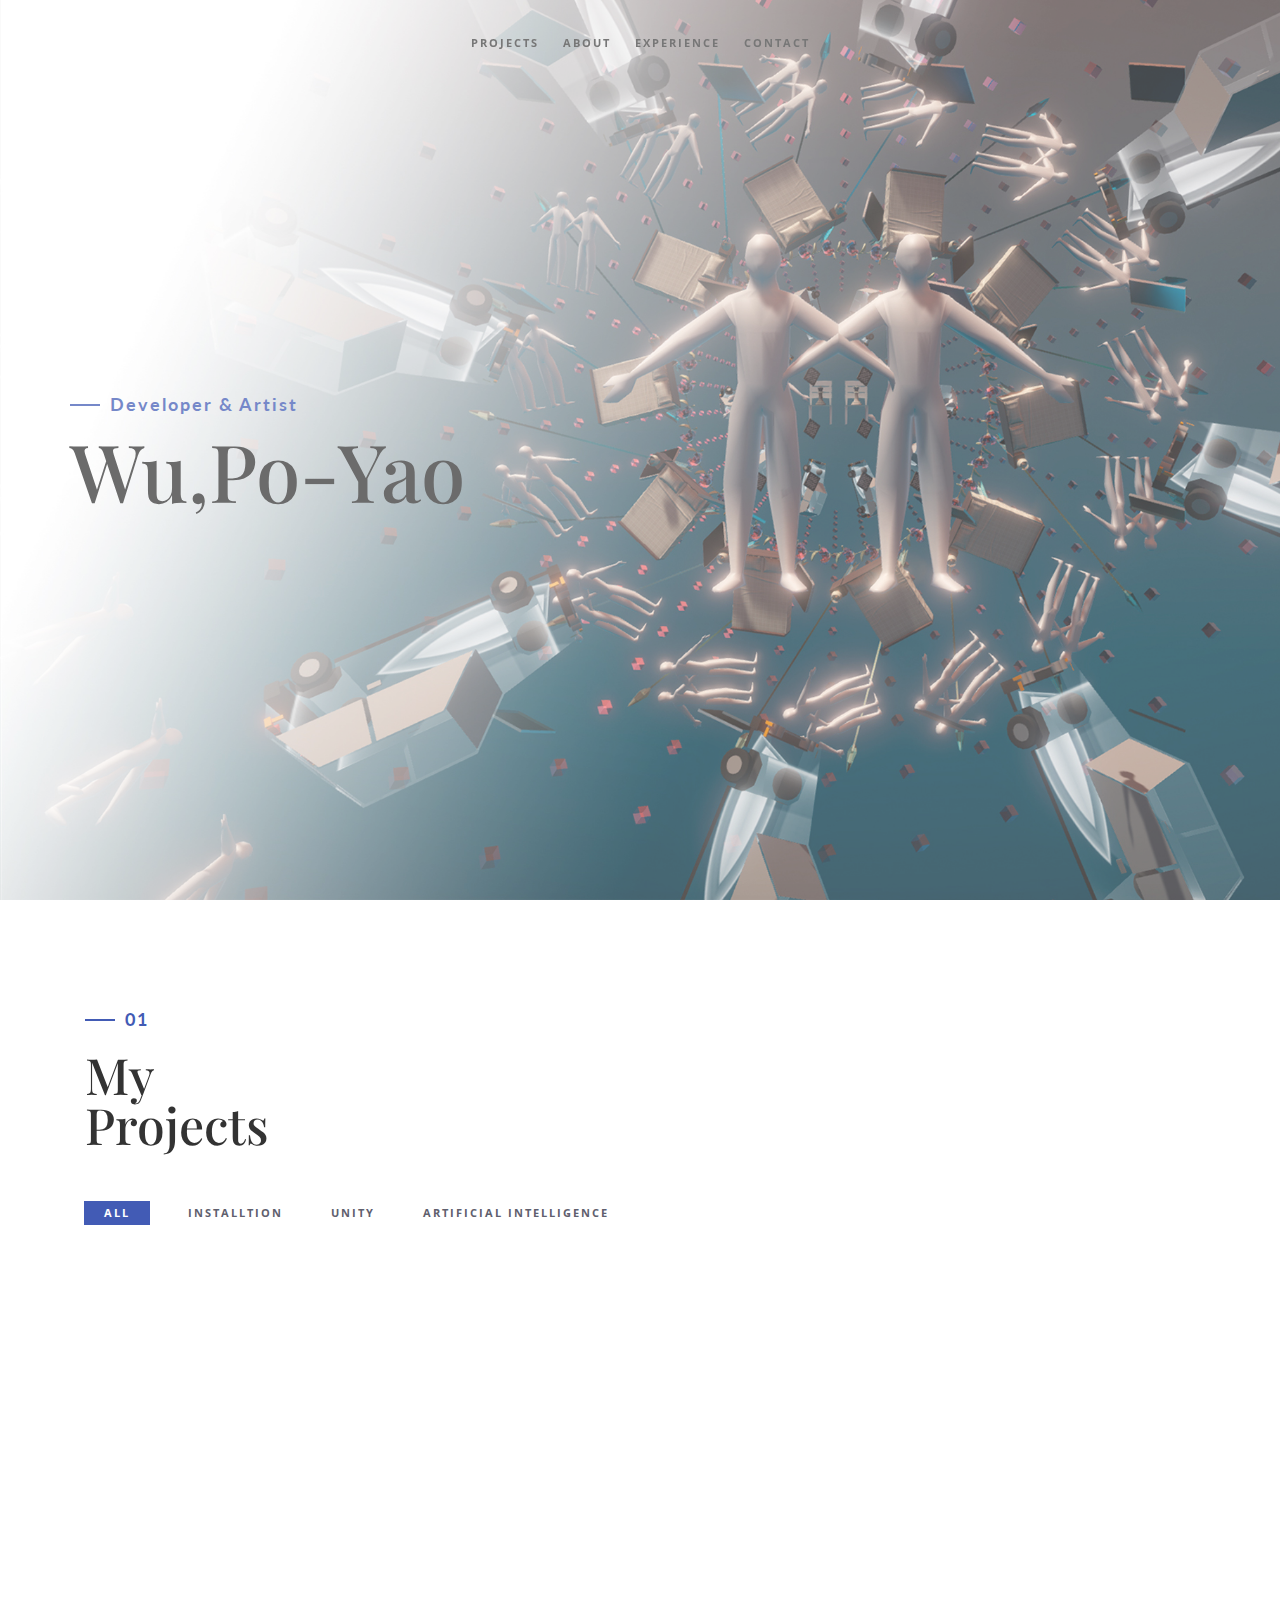
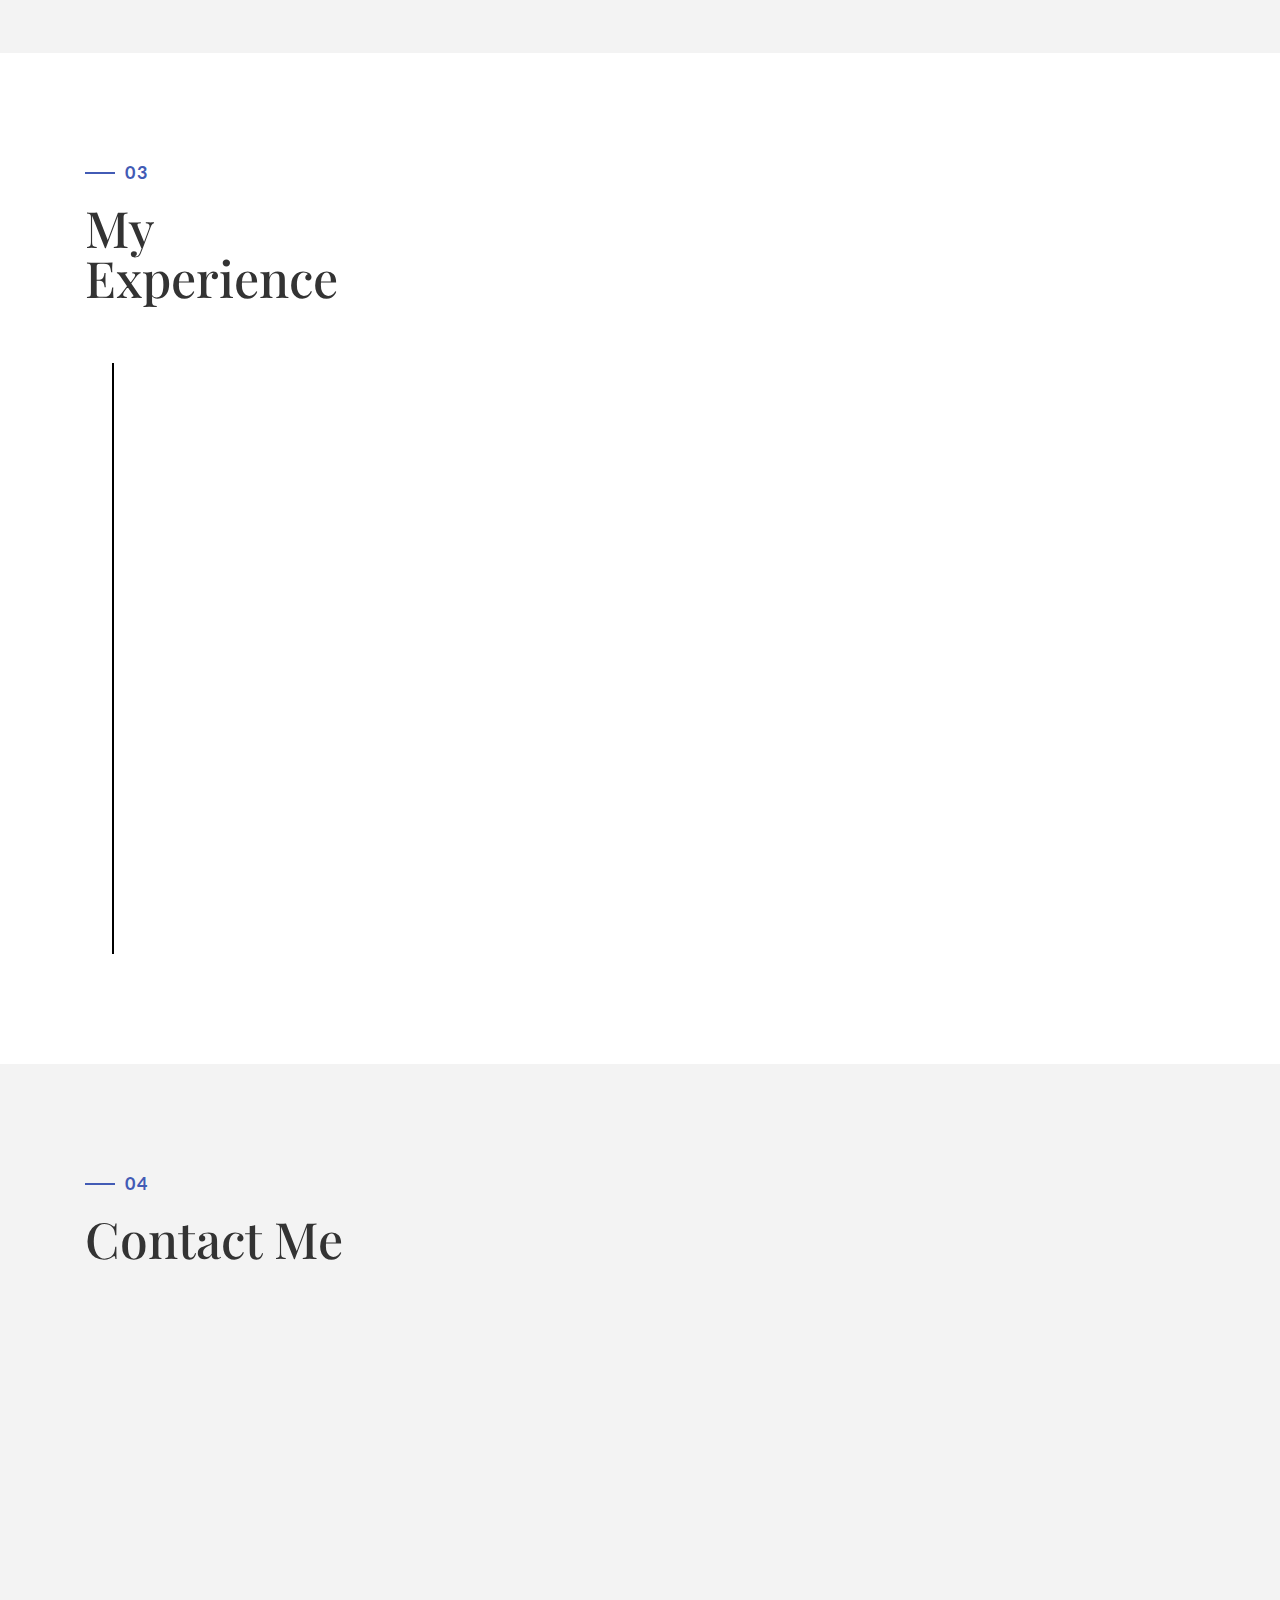
==== commit 5651b027: "add 07" ====
--- a/index.html
+++ b/index.html
@@ -97,6 +97,16 @@
                         <!-- Add id=demo## at custom.js-->
                         <!-- Add href=D## at style.js-->
                             <!-- single work -->
+                            <div class="col-md-4 col-sm-6 ai">
+                                <a href="single_07.html" class="portfolio_item"> <img src="img/portfolio/07.jpg" alt="image" class="img-responsive" />
+                                    <div class="portfolio_item_hover">
+                                        <div class="portfolio-border clearfix">
+                                            <div class="item_info"> <span>[ ai ]</span> <em>Artificial Intelligence</em> </div>
+                                        </div>
+                                    </div>
+                                </a>
+                            </div>
+                            <!-- single work -->
                             <div class="col-md-4 col-sm-6 install">
                                 <a href="single_01.html" class="portfolio_item"> <img src="img/portfolio/01.jpg" alt="image" class="img-responsive" />
                                     <div class="portfolio_item_hover">
@@ -224,9 +234,9 @@
                             <p class="timeline-event-thumbnail">July 2018 - Present</p>
                             <h3>National Tsing Hua University</h3>
                             <h4>Master's Degree - Art and Emerging Technology</h4>
-                            <p><strong>Tsing Hua Effects 2019 – IoT Technology and Art Festivalm</strong>
+                            <p><strong>Tsing Hua Effects 2019 – IoT Technology and Art Festival</strong>
                                 <br>Primary Attribute to the Project : Shih Kung Yao Ying</p>
-                                <p><strong>Tsing Hua Effects 2018 – IoT Technology and Art Festivalm</strong>
+                                <p><strong>Tsing Hua Effects 2018 – IoT Technology and Art Festival</strong>
                                     <br>Primary Attribute to the Project : Mushroom Dialogues</p>
                         </div>
                     </li>
